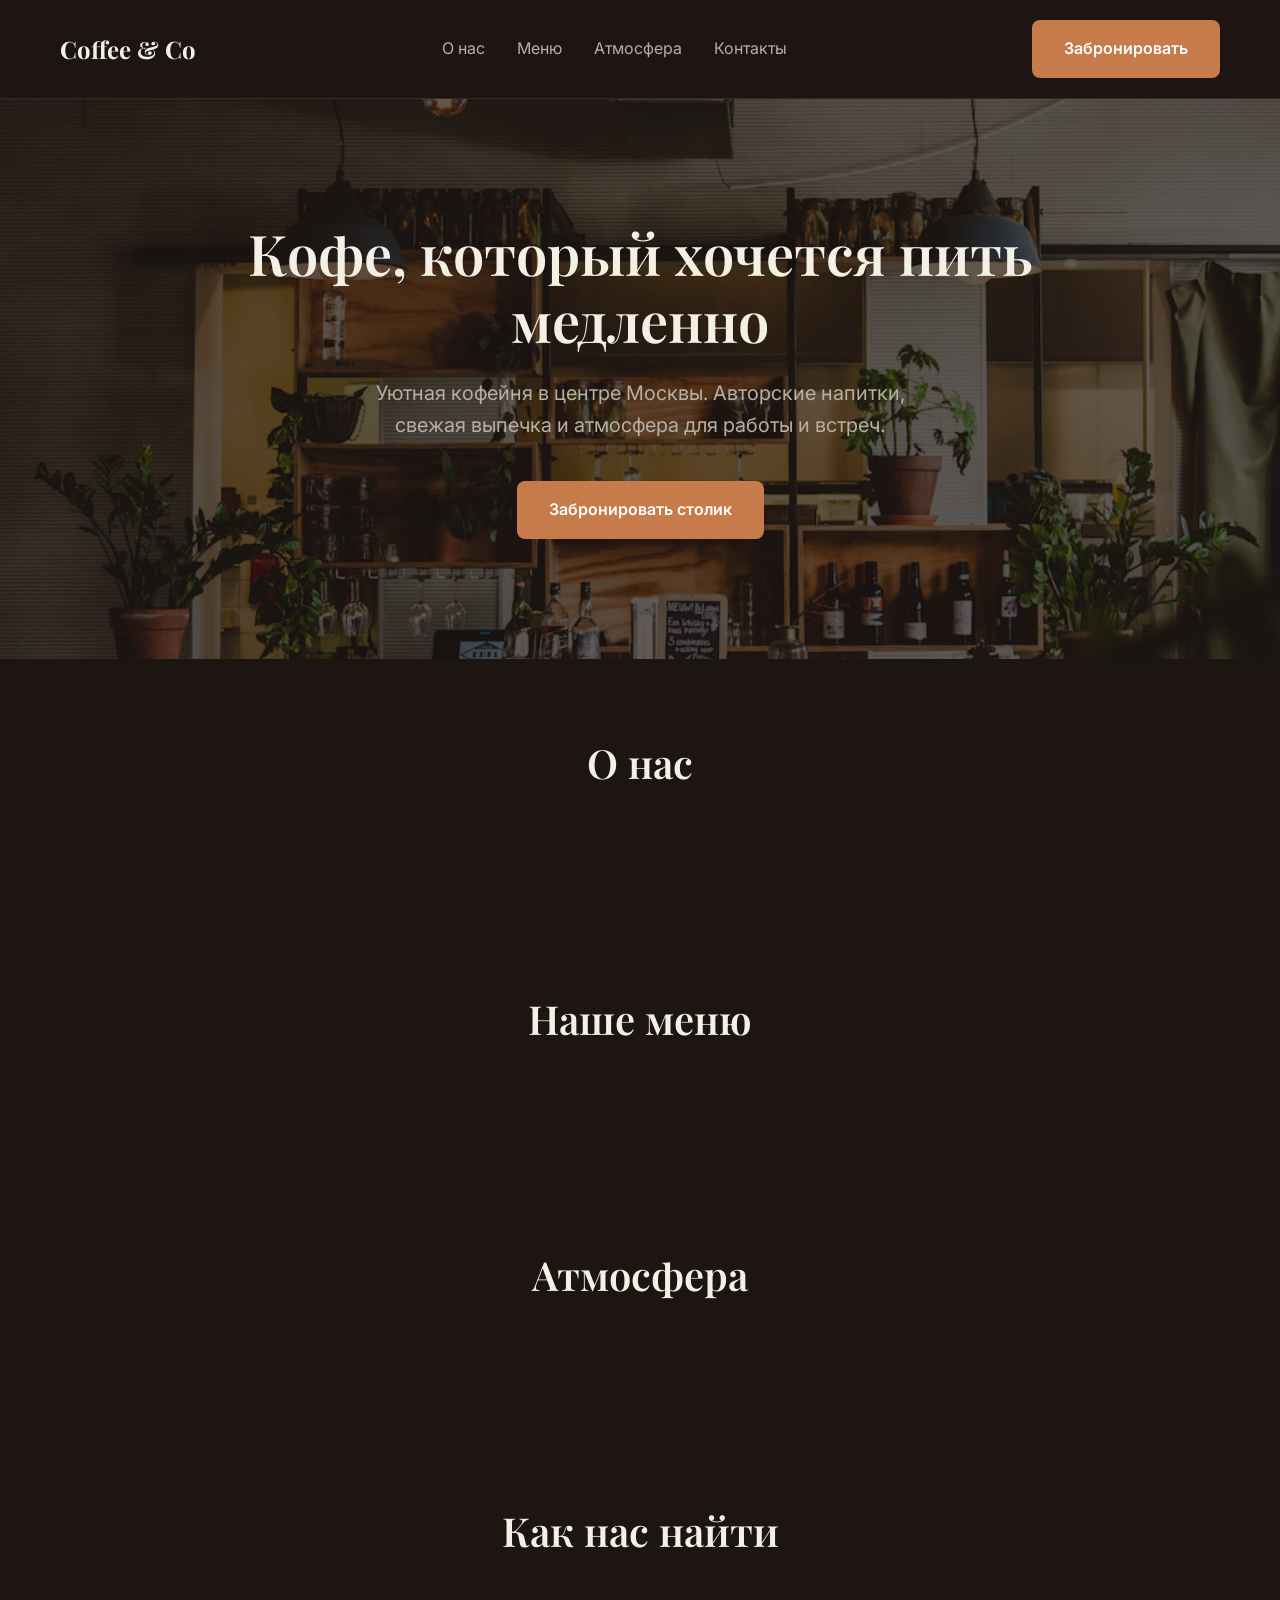
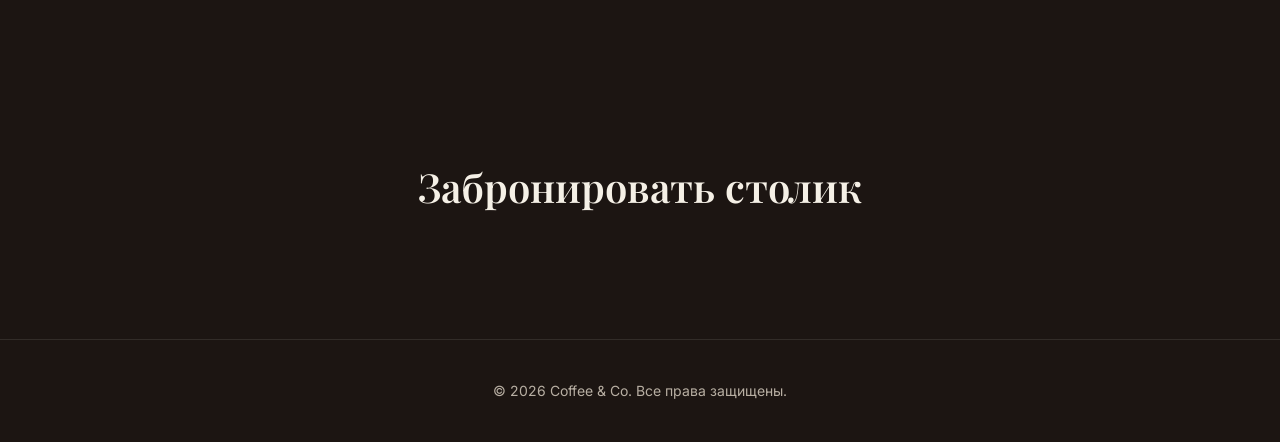
==== index.html @ 8a462185 "Добавлен HTML-каркас и Hero-секция с фоновым фото" ====
<!DOCTYPE html>
<html lang="ru">
<head>
    <meta charset="UTF-8">
    <meta name="viewport" content="width=device-width, initial-scale=1.0">
    <title>Coffee & Co — уютная кофейня в центре Москвы</title>
    <meta name="description" content="Кофейня Coffee & Co — авторские напитки, свежая выпечка и атмосфера для работы и встреч. Забронируйте столик.">

    <!-- Шрифты -->
    <link rel="preconnect" href="https://fonts.googleapis.com">
    <link rel="preconnect" href="https://fonts.gstatic.com" crossorigin>
    <link href="https://fonts.googleapis.com/css2?family=Inter:wght@400;500;600&family=Playfair+Display:wght@500;600;700&display=swap" rel="stylesheet">

    <!-- CSS -->
    <link rel="stylesheet" href="css/style.css">
</head>
<body>

    <!-- ШАПКА -->
    <header class="header">
        <div class="container header__container">
            <a href="#" class="header__logo">Coffee & Co</a>
            <nav class="header__nav">
                <a href="#about" class="header__link">О нас</a>
                <a href="#menu" class="header__link">Меню</a>
                <a href="#gallery" class="header__link">Атмосфера</a>
                <a href="#contacts" class="header__link">Контакты</a>
            </nav>
            <a href="#booking" class="btn btn--primary">Забронировать</a>
        </div>
    </header>

    <!-- ОСНОВНОЙ КОНТЕНТ -->
    <main class="main">
        
        <!-- Hero-секция -->
        <section class="hero" id="home">
            <div class="container">
                <h1 class="hero__title">Кофе, который хочется пить медленно</h1>
                <p class="hero__subtitle">Уютная кофейня в центре Москвы. Авторские напитки, свежая выпечка и атмосфера для работы и встреч.</p>
                <a href="#booking" class="btn btn--primary">Забронировать столик</a>
            </div>
        </section>

        <!-- О нас -->
        <section class="about" id="about">
            <div class="container">
                <h2 class="section-title">О нас</h2>
                <!-- Здесь будет текст -->
            </div>
        </section>

        <!-- Меню -->
        <section class="menu" id="menu">
            <div class="container">
                <h2 class="section-title">Наше меню</h2>
                <div class="menu__grid">
                    <!-- Здесь будут карточки -->
                </div>
            </div>
        </section>

        <!-- Атмосфера / Галерея -->
        <section class="gallery" id="gallery">
            <div class="container">
                <h2 class="section-title">Атмосфера</h2>
                <div class="gallery__grid">
                    <!-- Здесь будут фото -->
                </div>
            </div>
        </section>

        <!-- Контакты -->
        <section class="contacts" id="contacts">
            <div class="container">
                <h2 class="section-title">Как нас найти</h2>
                <!-- Здесь будет карта и адрес -->
            </div>
        </section>

        <!-- Форма бронирования -->
        <section class="booking" id="booking">
            <div class="container">
                <h2 class="section-title">Забронировать столик</h2>
                <!-- Здесь будет форма -->
            </div>
        </section>

    </main>

    <!-- ПОДВАЛ -->
    <footer class="footer">
        <div class="container">
            <p>&copy; 2026 Coffee & Co. Все права защищены.</p>
        </div>
    </footer>

    <!-- JS -->
    <script src="js/script.js"></script>
</body>
</html>
---- css/style.css ----
/* ============================================
   CSS RESET
   ============================================ */
*,
*::before,
*::after {
    box-sizing: border-box;
    margin: 0;
    padding: 0;
}

/* ============================================
   ПЕРЕМЕННЫЕ (ТЁМНАЯ ТЕМА)
   ============================================ */
:root {
    --color-bg: #1C1512;          /* тёмный кофейный */
    --color-bg-card: #2A211C;     /* карточки чуть светлее */
    --color-text-primary: #F5F0E6; /* светлый кремовый */
    --color-text-secondary: #B8AFA3; /* приглушённый серо-бежевый */
    --color-brand: #C87B4A;       /* медный/терракотовый акцент */
    --color-brand-hover: #A86236; /* темнее при наведении */

    --font-heading: 'Playfair Display', serif;
    --font-body: 'Inter', sans-serif;

    --container-width: 1200px;
    --transition: 0.3s ease;
}

/* ============================================
   БАЗОВЫЕ СТИЛИ
   ============================================ */
body {
    font-family: var(--font-body);
    background-color: var(--color-bg);
    color: var(--color-text-primary);
    line-height: 1.6;
    -webkit-font-smoothing: antialiased;
}

h1, h2, h3, h4 {
    font-family: var(--font-heading);
    font-weight: 600;
    line-height: 1.2;
    color: var(--color-text-primary);
}

a {
    text-decoration: none;
    color: inherit;
    transition: color var(--transition);
}

img {
    max-width: 100%;
    display: block;
}

.container {
    max-width: var(--container-width);
    margin: 0 auto;
    padding: 0 20px;
}

/* ============================================
   КНОПКИ
   ============================================ */
.btn {
    display: inline-block;
    padding: 16px 32px;
    font-family: var(--font-body);
    font-size: 16px;
    font-weight: 600;
    text-align: center;
    border: none;
    border-radius: 8px;
    cursor: pointer;
    transition: background-color var(--transition), transform 0.1s ease;
}

.btn--primary {
    background-color: var(--color-brand);
    color: #FFFFFF;
}

.btn--primary:hover {
    background-color: var(--color-brand-hover);
}

.btn--primary:active {
    transform: scale(0.98);
}

/* ============================================
   ШАПКА
   ============================================ */
.header {
    padding: 20px 0;
    border-bottom: 1px solid rgba(245, 240, 230, 0.1);
}

.header__container {
    display: flex;
    justify-content: space-between;
    align-items: center;
}

.header__logo {
    font-family: var(--font-heading);
    font-size: 24px;
    font-weight: 700;
    color: var(--color-text-primary);
}

.header__nav {
    display: flex;
    gap: 32px;
}

.header__link {
    font-size: 16px;
    color: var(--color-text-secondary);
}

.header__link:hover {
    color: var(--color-brand);
}

/* ============================================
   СЕКЦИИ (ОБЩИЕ)
   ============================================ */
section {
    padding: 80px 0;
}

.section-title {
    font-size: 40px;
    text-align: center;
    margin-bottom: 48px;
}

/* ============================================
   HERO-СЕКЦИЯ
   ============================================ */
.hero {
    padding: 120px 0;
    text-align: center;
    background: linear-gradient(rgba(28, 21, 18, 0.7), rgba(28, 21, 18, 0.7)), url('../images/hero-bg.jpg') center/cover no-repeat;
}

.hero__title {
    font-size: 56px;
    margin-bottom: 24px;
    max-width: 800px;
    margin-left: auto;
    margin-right: auto;
}

.hero__subtitle {
    font-size: 20px;
    color: var(--color-text-secondary);
    margin-bottom: 40px;
    max-width: 600px;
    margin-left: auto;
    margin-right: auto;
}

/* ============================================
   ПОДВАЛ
   ============================================ */
.footer {
    padding: 40px 0;
    text-align: center;
    border-top: 1px solid rgba(245, 240, 230, 0.1);
    color: var(--color-text-secondary);
    font-size: 14px;
}
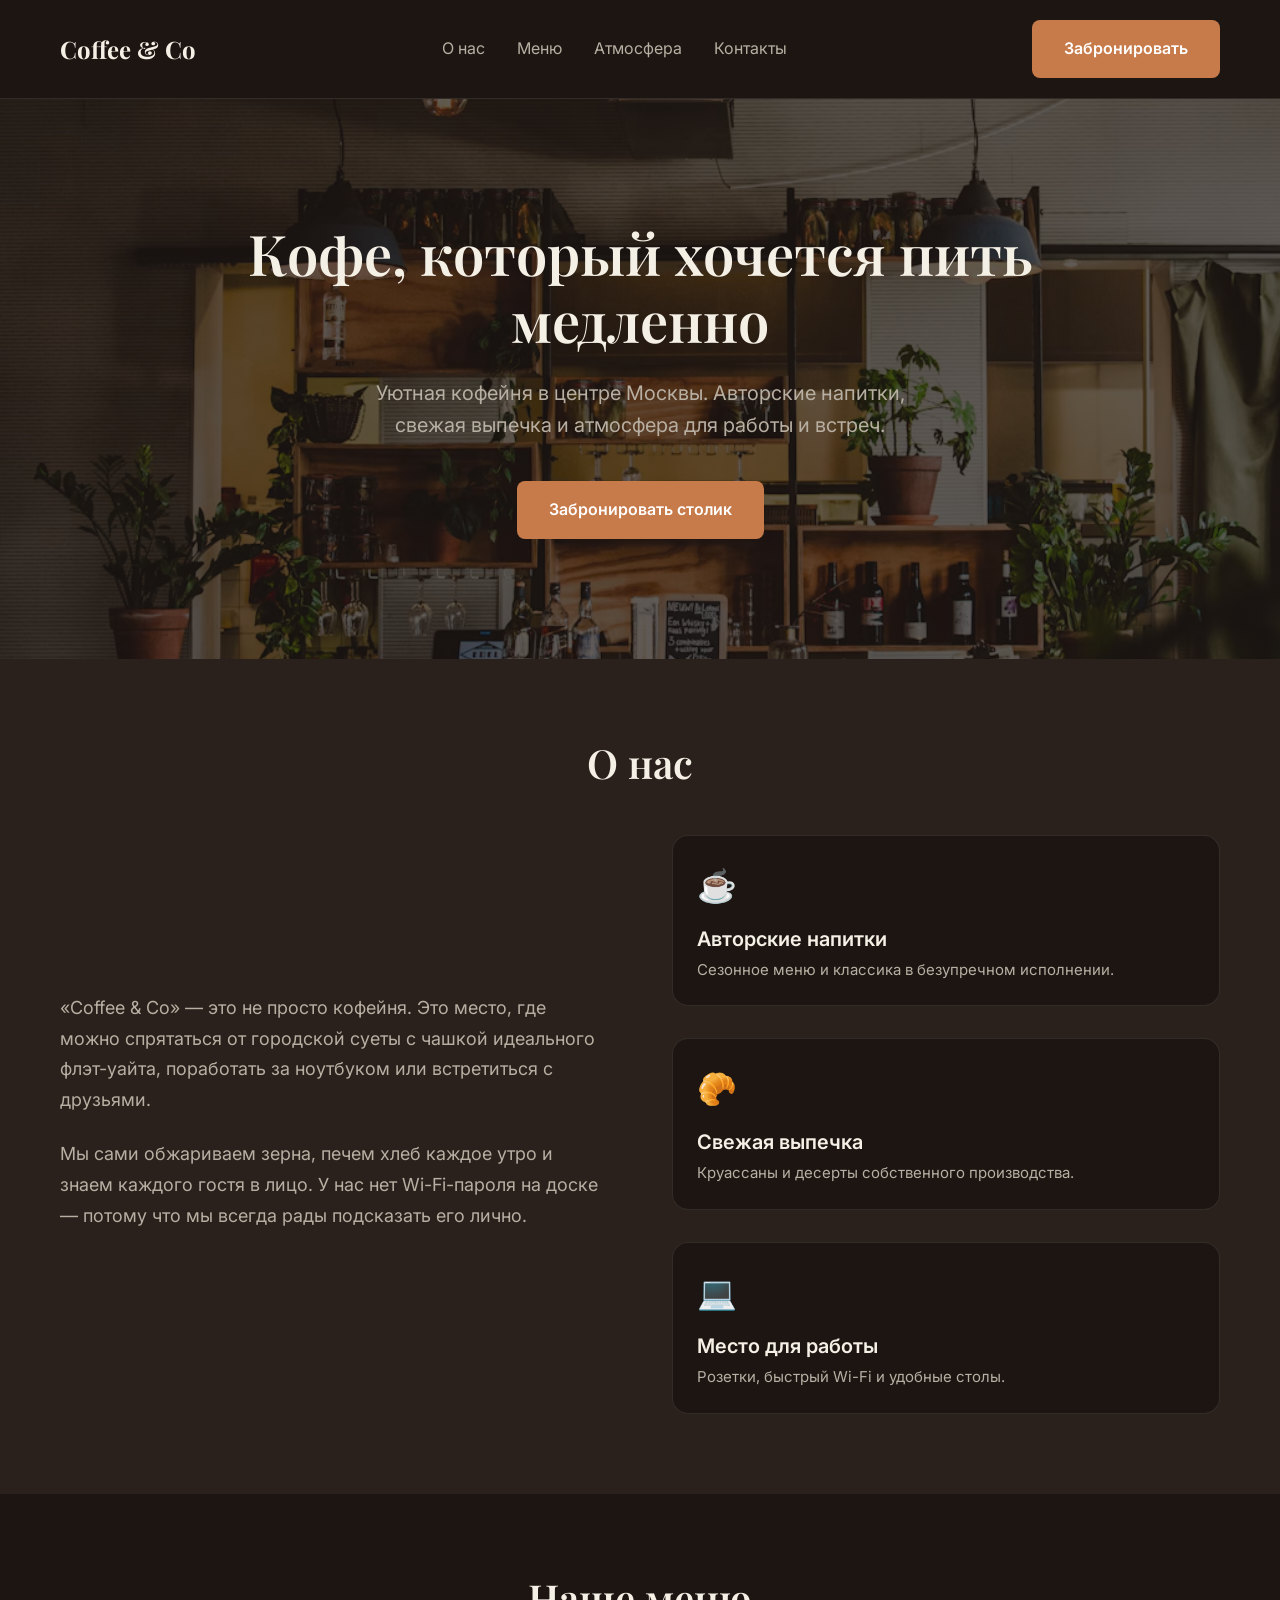
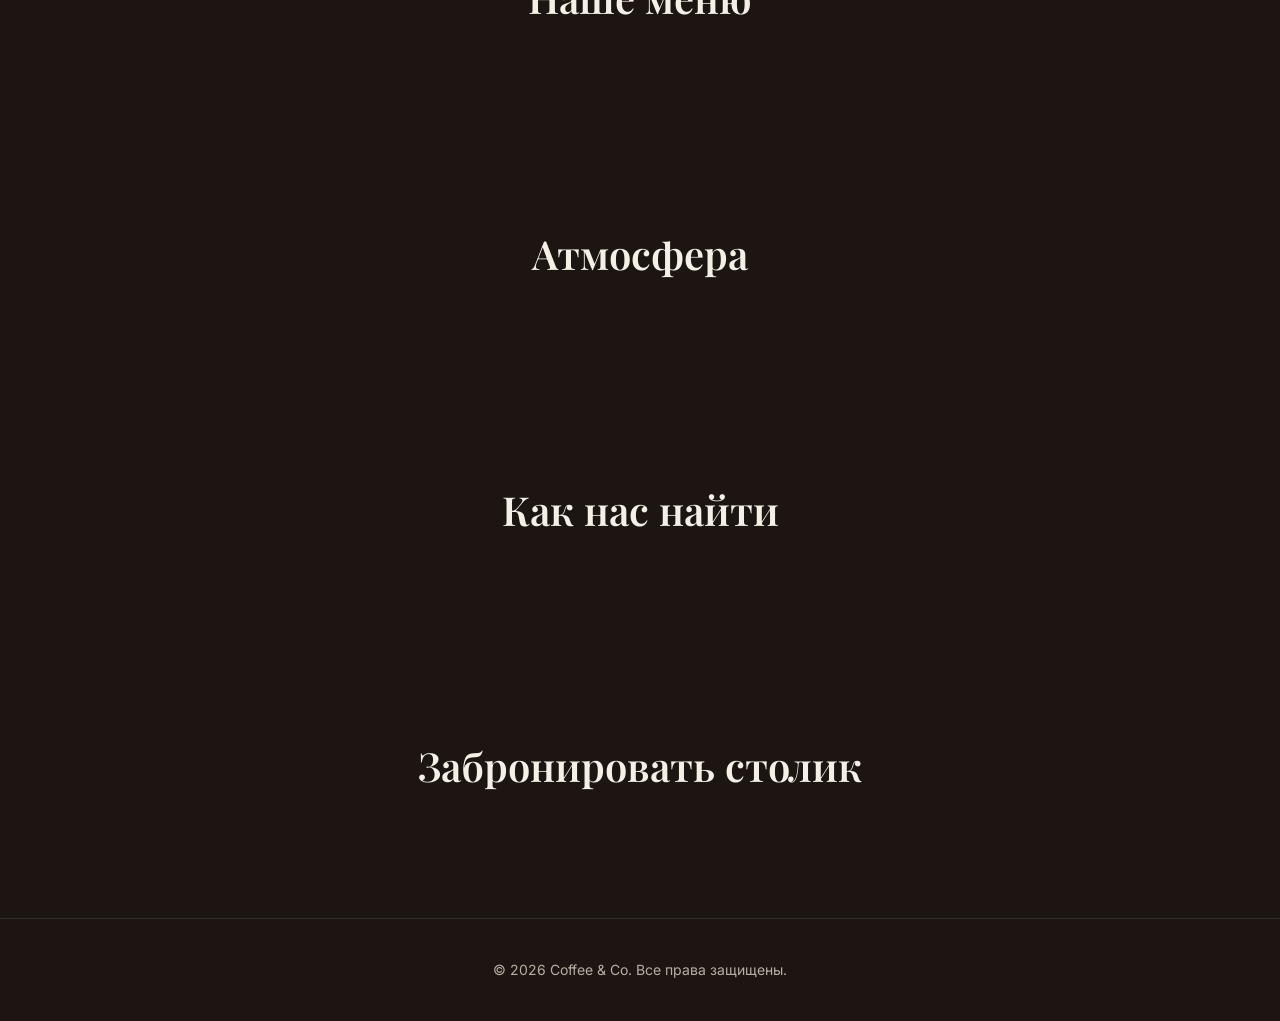
==== commit 3c2551a8: "Добавлена секция О нас с карточками преимуществ" ====
--- a/index.html
+++ b/index.html
@@ -46,7 +46,29 @@
         <section class="about" id="about">
             <div class="container">
                 <h2 class="section-title">О нас</h2>
-                <!-- Здесь будет текст -->
+                <div class="about__content">
+    <div class="about__text">
+        <p>«Coffee & Co» — это не просто кофейня. Это место, где можно спрятаться от городской суеты с чашкой идеального флэт-уайта, поработать за ноутбуком или встретиться с друзьями.</p>
+        <p>Мы сами обжариваем зерна, печем хлеб каждое утро и знаем каждого гостя в лицо. У нас нет Wi-Fi-пароля на доске — потому что мы всегда рады подсказать его лично.</p>
+    </div>
+    <div class="about__features">
+        <div class="feature">
+            <span class="feature__icon">☕</span>
+            <h3 class="feature__title">Авторские напитки</h3>
+            <p class="feature__desc">Сезонное меню и классика в безупречном исполнении.</p>
+        </div>
+        <div class="feature">
+            <span class="feature__icon">🥐</span>
+            <h3 class="feature__title">Свежая выпечка</h3>
+            <p class="feature__desc">Круассаны и десерты собственного производства.</p>
+        </div>
+        <div class="feature">
+            <span class="feature__icon">💻</span>
+            <h3 class="feature__title">Место для работы</h3>
+            <p class="feature__desc">Розетки, быстрый Wi-Fi и удобные столы.</p>
+        </div>
+    </div>
+</div>
             </div>
         </section>
 
--- a/css/style.css
+++ b/css/style.css
@@ -174,4 +174,66 @@
     border-top: 1px solid rgba(245, 240, 230, 0.1);
     color: var(--color-text-secondary);
     font-size: 14px;
+}
+/* ============================================
+   СЕКЦИЯ О НАС (ABOUT)
+   ============================================ */
+.about {
+    background-color: var(--color-bg-card); /* Чуть светлее фона, для контраста */
+}
+
+.about__content {
+    display: grid;
+    grid-template-columns: 1fr 1fr;
+    gap: 64px;
+    align-items: center;
+}
+
+.about__text p {
+    font-size: 18px;
+    color: var(--color-text-secondary);
+    margin-bottom: 24px;
+    line-height: 1.7;
+}
+
+.about__features {
+    display: grid;
+    grid-template-columns: 1fr;
+    gap: 32px;
+}
+
+.feature {
+    display: flex;
+    flex-direction: column;
+    padding: 24px;
+    background-color: var(--color-bg); /* Тёмный фон для карточек */
+    border-radius: 16px;
+    border: 1px solid rgba(245, 240, 230, 0.1);
+}
+
+.feature__icon {
+    font-size: 32px;
+    margin-bottom: 16px;
+}
+
+.feature__title {
+    font-family: var(--font-body); /* Для карточек используем Inter, не Playfair */
+    font-size: 20px;
+    font-weight: 600;
+    margin-bottom: 8px;
+    color: var(--color-text-primary);
+}
+
+.feature__desc {
+    font-size: 15px;
+    color: var(--color-text-secondary);
+    line-height: 1.5;
+}
+
+/* Адаптивность */
+@media (max-width: 992px) {
+    .about__content {
+        grid-template-columns: 1fr; /* Одна колонка на планшетах */
+        gap: 40px;
+    }
 }
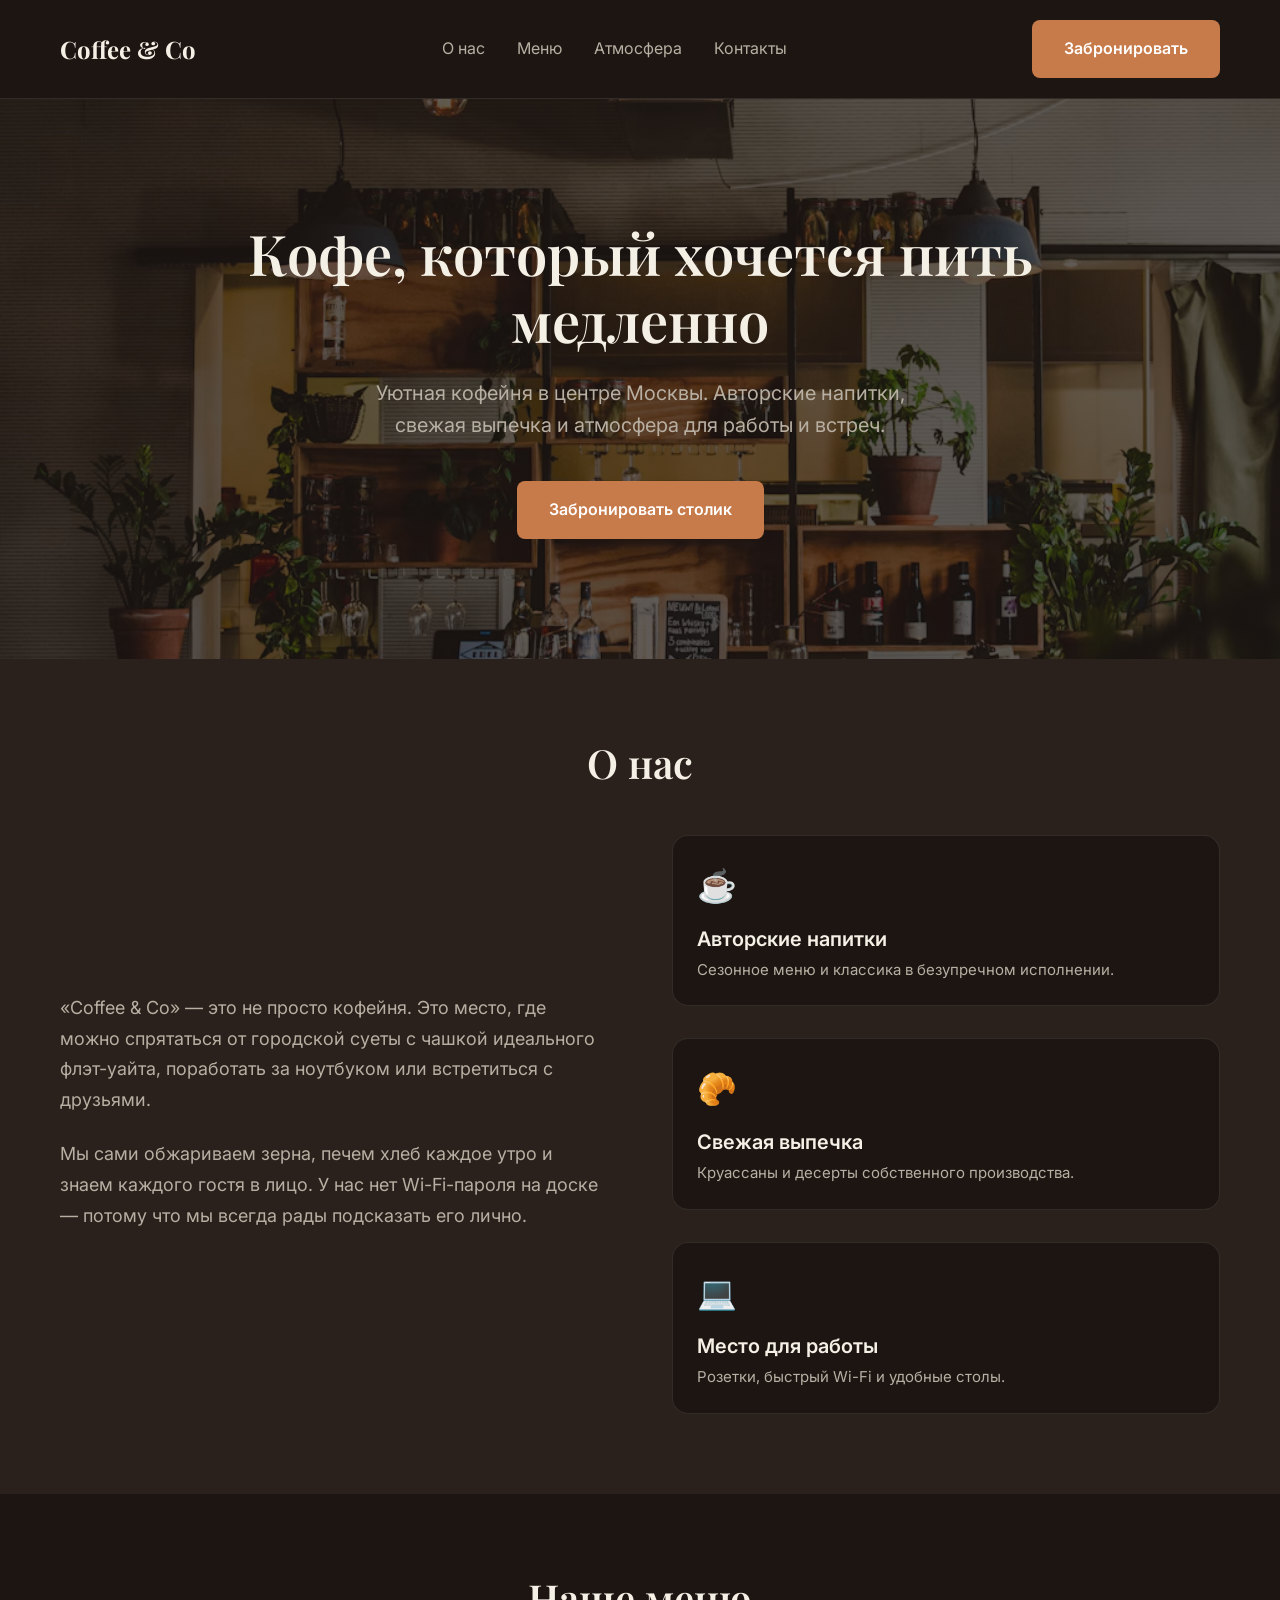
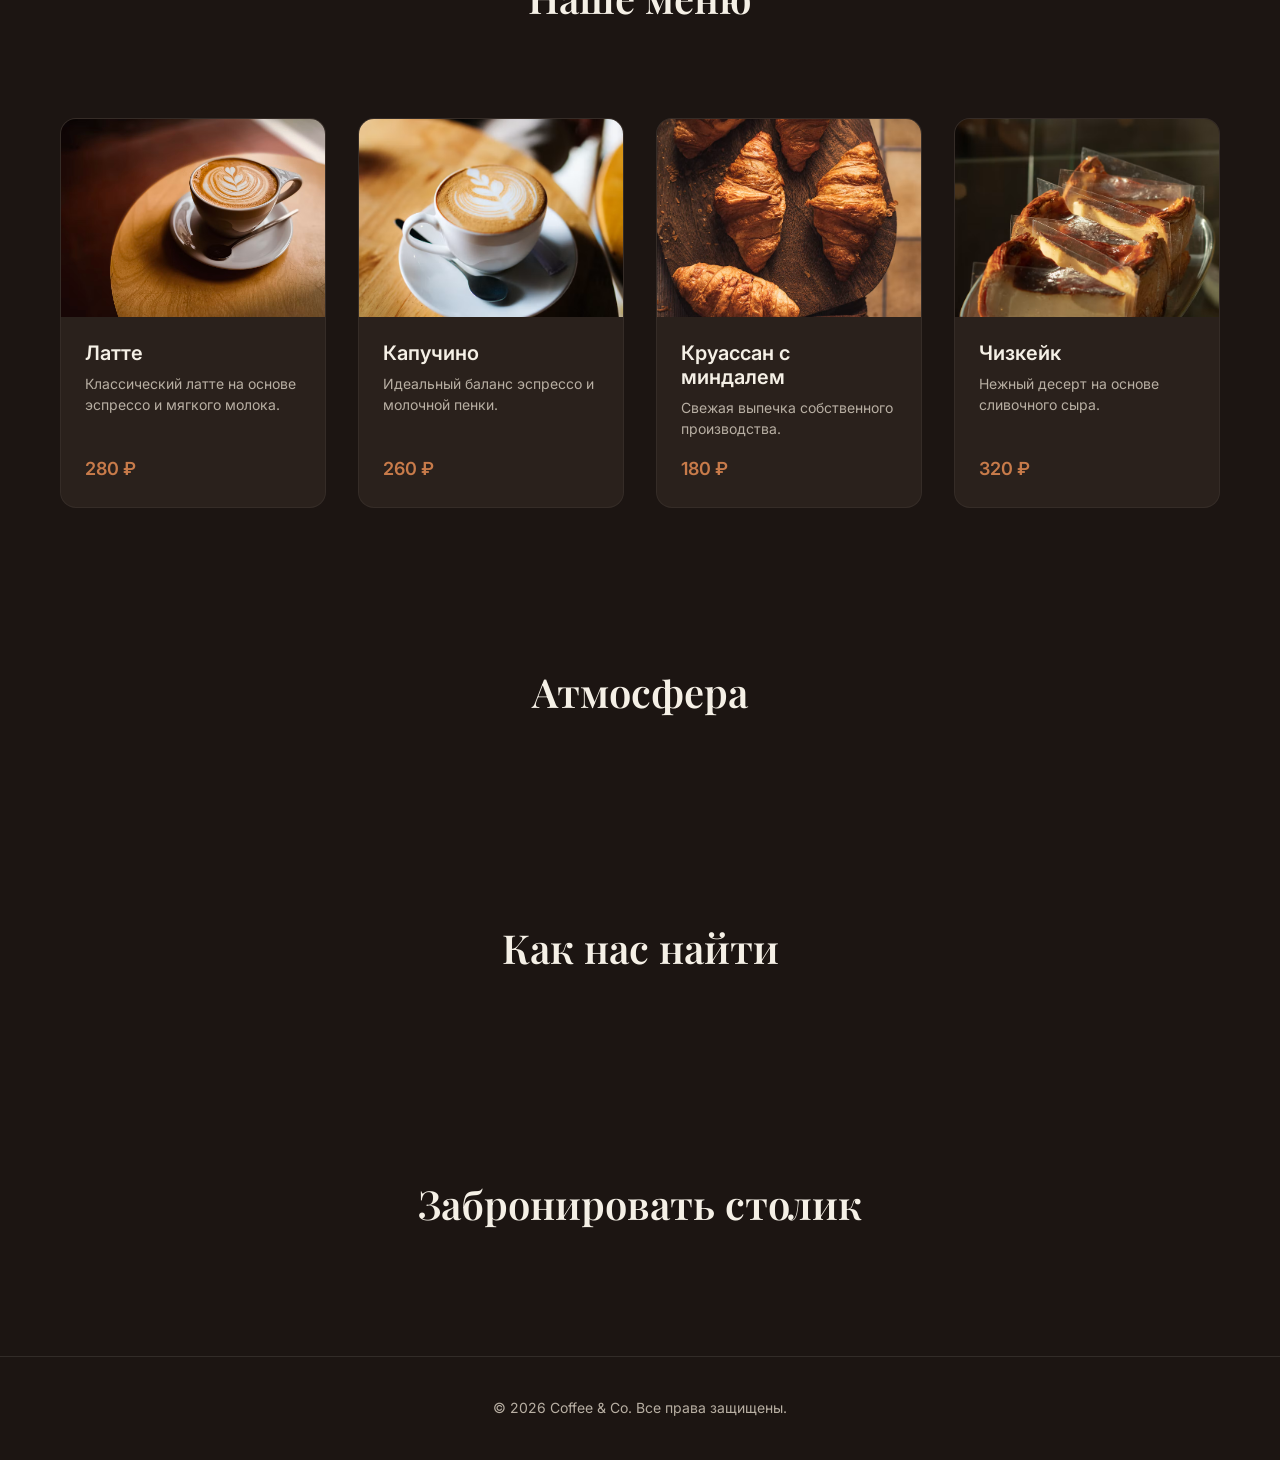
==== commit a1ec041a: "Добавлена секция Меню с карточками и фото" ====
--- a/index.html
+++ b/index.html
@@ -20,6 +20,11 @@
     <header class="header">
         <div class="container header__container">
             <a href="#" class="header__logo">Coffee & Co</a>
+            <button class="header__burger" aria-label="Открыть меню" aria-expanded="false">
+                <span></span>
+                <span></span>
+                <span></span>
+            </button>
             <nav class="header__nav">
                 <a href="#about" class="header__link">О нас</a>
                 <a href="#menu" class="header__link">Меню</a>
@@ -77,7 +82,47 @@
             <div class="container">
                 <h2 class="section-title">Наше меню</h2>
                 <div class="menu__grid">
-                    <!-- Здесь будут карточки -->
+                    <div class="menu__grid">
+    <!-- Карточка 1 -->
+    <div class="menu-card">
+        <div class="menu-card__image-wrapper">
+            <img src="images/menu-latte.jpg" alt="Латте" class="menu-card__image">
+        </div>
+        <h3 class="menu-card__title">Латте</h3>
+        <p class="menu-card__desc">Классический латте на основе эспрессо и мягкого молока.</p>
+        <span class="menu-card__price">280 ₽</span>
+    </div>
+
+    <!-- Карточка 2 -->
+    <div class="menu-card">
+        <div class="menu-card__image-wrapper">
+            <img src="images/menu-cappuccino.jpg" alt="Капучино" class="menu-card__image">
+        </div>
+        <h3 class="menu-card__title">Капучино</h3>
+        <p class="menu-card__desc">Идеальный баланс эспрессо и молочной пенки.</p>
+        <span class="menu-card__price">260 ₽</span>
+    </div>
+
+    <!-- Карточка 3 -->
+    <div class="menu-card">
+        <div class="menu-card__image-wrapper">
+            <img src="images/menu-croissant.jpg" alt="Круассан" class="menu-card__image">
+        </div>
+        <h3 class="menu-card__title">Круассан с миндалем</h3>
+        <p class="menu-card__desc">Свежая выпечка собственного производства.</p>
+        <span class="menu-card__price">180 ₽</span>
+    </div>
+
+    <!-- Карточка 4 -->
+    <div class="menu-card">
+        <div class="menu-card__image-wrapper">
+            <img src="images/menu-cheesecake.jpg" alt="Чизкейк" class="menu-card__image">
+        </div>
+        <h3 class="menu-card__title">Чизкейк</h3>
+        <p class="menu-card__desc">Нежный десерт на основе сливочного сыра.</p>
+        <span class="menu-card__price">320 ₽</span>
+    </div>
+</div>
                 </div>
             </div>
         </section>
--- a/css/style.css
+++ b/css/style.css
@@ -95,6 +95,7 @@
    ШАПКА
    ============================================ */
 .header {
+    position: relative;
     padding: 20px 0;
     border-bottom: 1px solid rgba(245, 240, 230, 0.1);
 }
@@ -124,6 +125,44 @@
 
 .header__link:hover {
     color: var(--color-brand);
+}
+
+.header__burger {
+    display: none;
+}
+
+.header__burger span {
+    width: 24px;
+    height: 2px;
+    background-color: var(--color-text-primary);
+}
+
+@media (max-width: 768px) {
+    .header__burger {
+        display: flex;
+        flex-direction: column;
+        gap: 5px;
+        background: none;
+        border: none;
+        cursor: pointer;
+    }
+
+    .header__nav {
+        display: none;
+    }
+
+    .header__nav.is-open {
+        display: flex;
+        flex-direction: column;
+        position: absolute;
+        top: 100%;
+        left: 0;
+        width: 100%;
+        background-color: var(--color-bg-card);
+        padding: 24px;
+        z-index: 100;
+        gap: 16px;
+    }
 }
 
 /* ============================================
@@ -231,9 +270,78 @@
 }
 
 /* Адаптивность */
-@media (max-width: 992px) {
+@media (max-width: 768px) {
     .about__content {
         grid-template-columns: 1fr; /* Одна колонка на планшетах */
         gap: 40px;
     }
+}
+/* ============================================
+   СЕКЦИЯ МЕНЮ (MENU)
+   ============================================ */
+.menu {
+    background-color: var(--color-bg); /* Тёмный фон, как у hero */
+}
+
+.menu__grid {
+    display: grid;
+    grid-template-columns: repeat(auto-fit, minmax(260px, 1fr));
+    gap: 32px;
+    margin-top: 48px;
+}
+
+.menu-card {
+    background-color: var(--color-bg-card);
+    border-radius: 16px;
+    overflow: hidden; /* Обрезаем края картинки по скруглению */
+    border: 1px solid rgba(245, 240, 230, 0.05);
+    transition: transform var(--transition), box-shadow var(--transition);
+    display: flex;
+    flex-direction: column;
+}
+
+.menu-card:hover {
+    transform: translateY(-6px);
+    box-shadow: 0 15px 30px rgba(0, 0, 0, 0.3);
+}
+
+.menu-card__image-wrapper {
+    width: 100%;
+    aspect-ratio: 4 / 3; /* Пропорции фото */
+    overflow: hidden;
+}
+
+.menu-card__image {
+    width: 100%;
+    height: 100%;
+    object-fit: cover;
+    transition: transform 0.5s ease;
+}
+
+.menu-card:hover .menu-card__image {
+    transform: scale(1.05);
+}
+
+.menu-card__title {
+    font-family: var(--font-body);
+    font-size: 20px;
+    font-weight: 600;
+    margin: 24px 24px 8px;
+    color: var(--color-text-primary);
+}
+
+.menu-card__desc {
+    font-size: 14px;
+    color: var(--color-text-secondary);
+    margin: 0 24px 16px;
+    line-height: 1.5;
+    flex-grow: 1; /* Прижимает цену к низу */
+}
+
+.menu-card__price {
+    display: block;
+    font-size: 18px;
+    font-weight: 600;
+    color: var(--color-brand); /* Медный акцент */
+    margin: 0 24px 24px;
 }
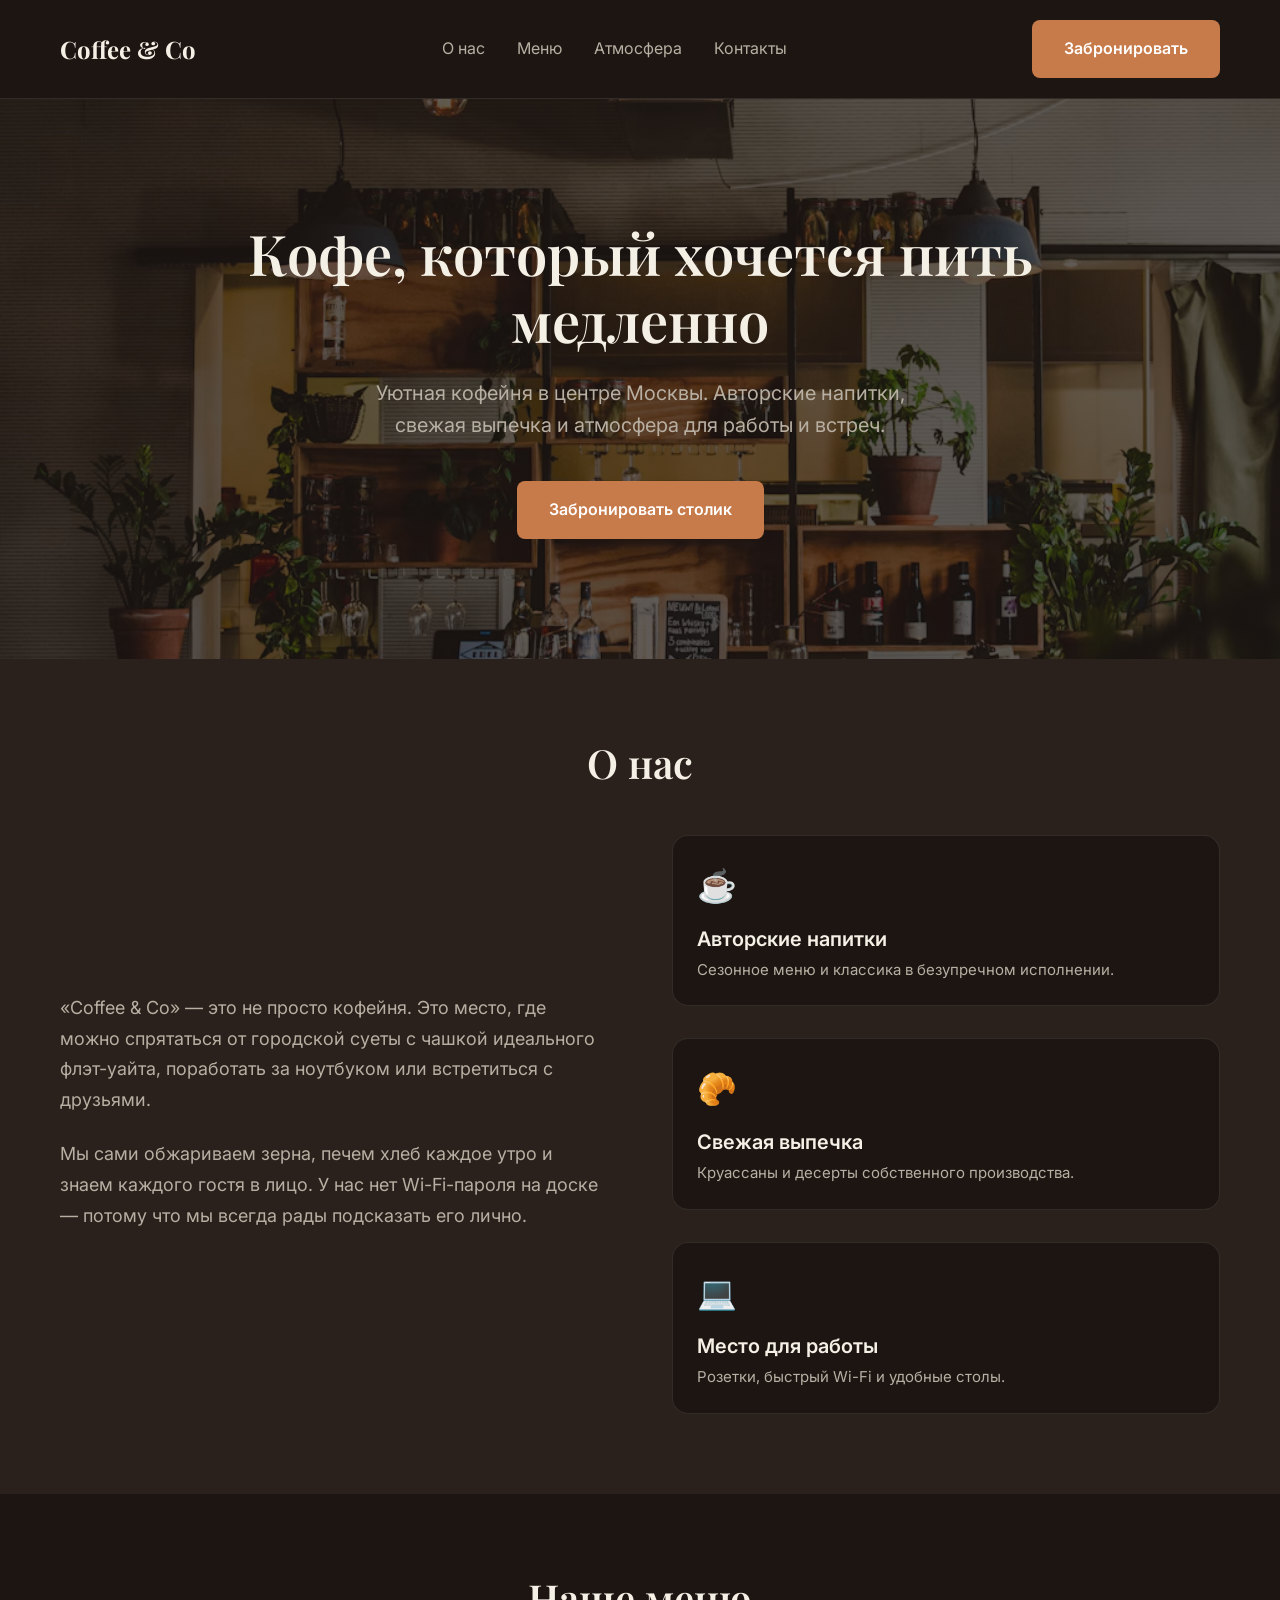
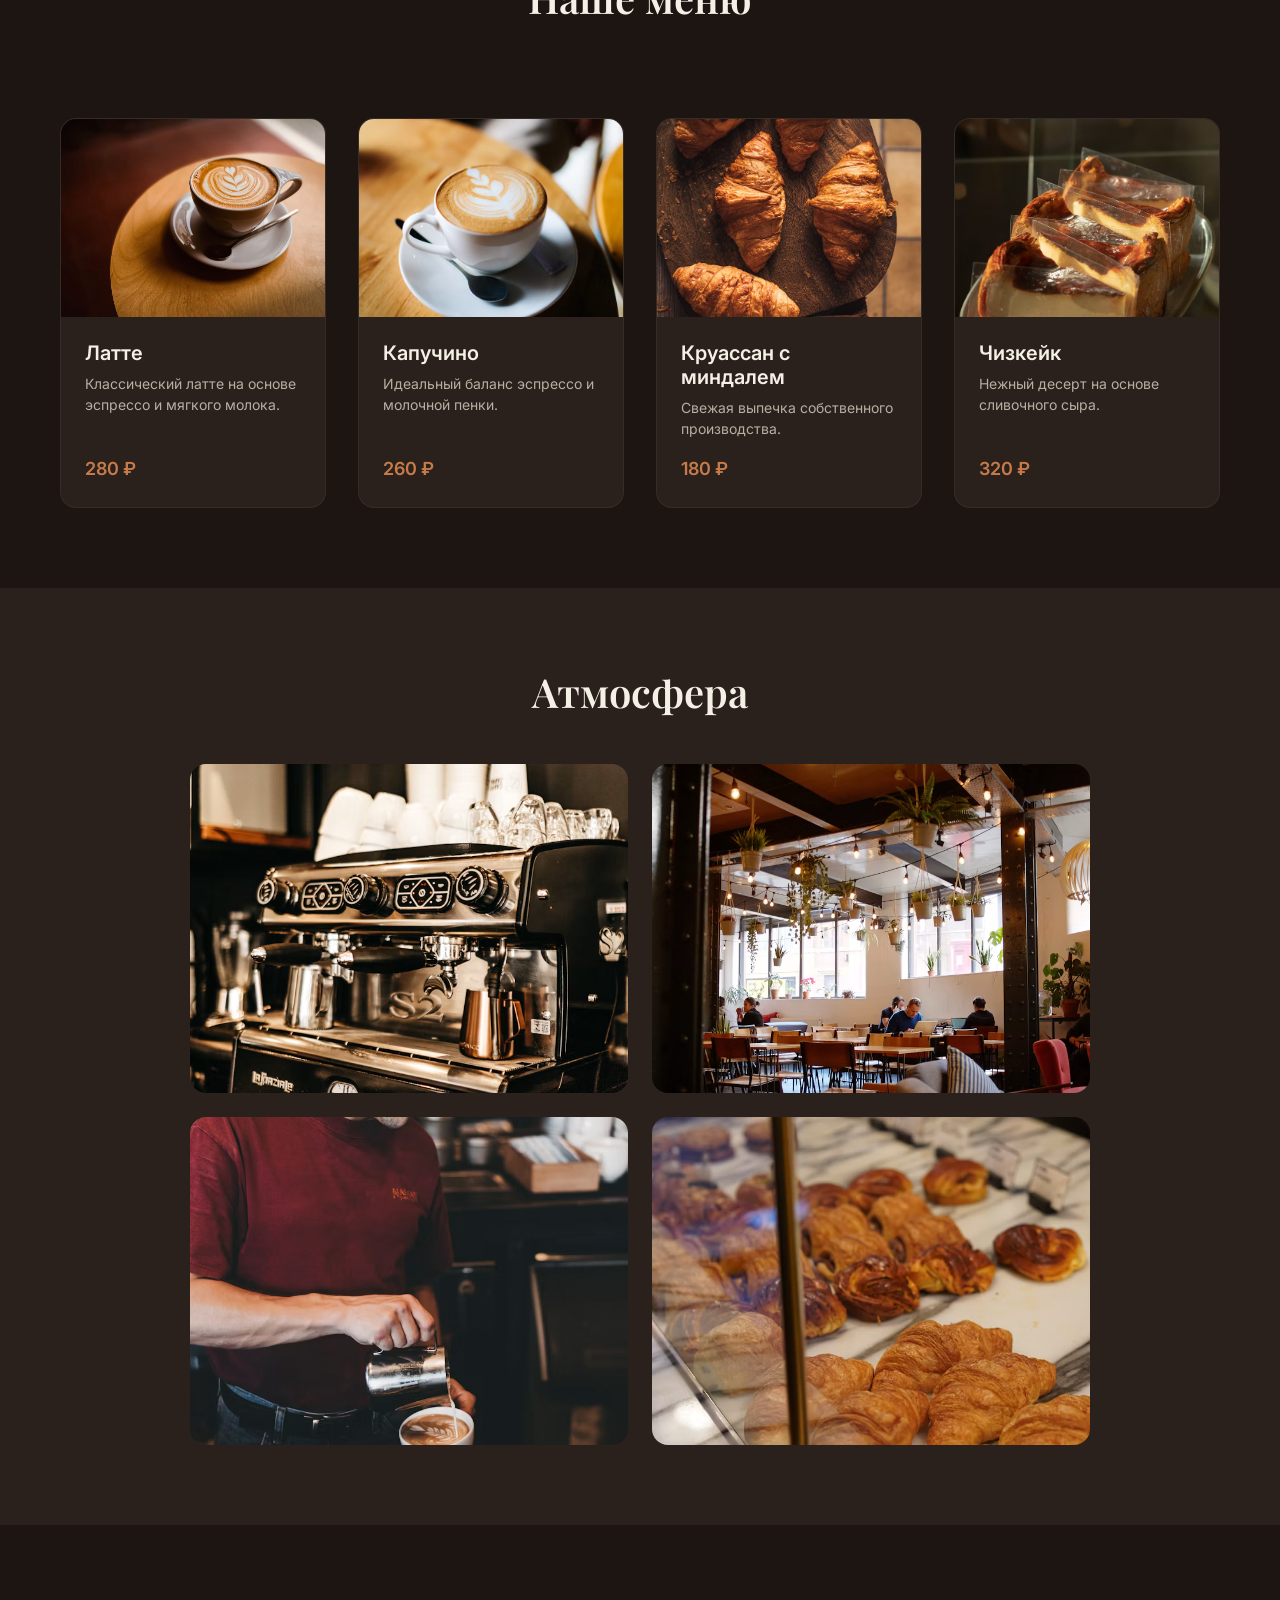
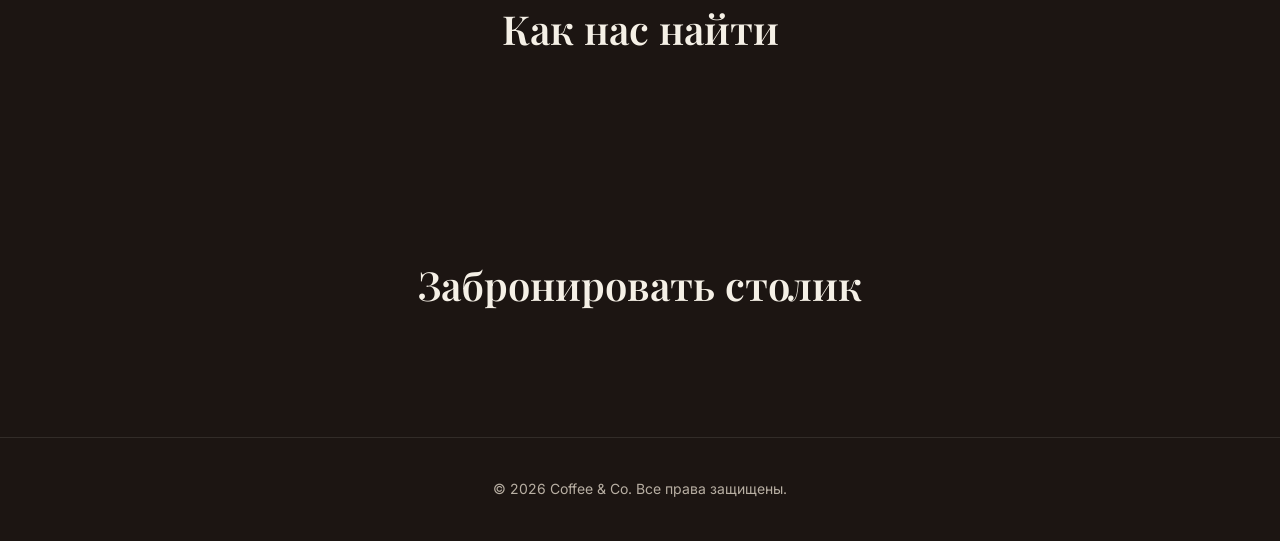
==== commit 1ea71761: "Исправлена верстка галереи (центрирование и размеры)" ====
--- a/index.html
+++ b/index.html
@@ -132,7 +132,18 @@
             <div class="container">
                 <h2 class="section-title">Атмосфера</h2>
                 <div class="gallery__grid">
-                    <!-- Здесь будут фото -->
+                    <div class="gallery__item">
+                        <img src="images/gallery-1.jpg" alt="Интерьер кофейни" class="gallery__img">
+                    </div>
+                    <div class="gallery__item">
+                        <img src="images/gallery-2.jpg" alt="Гости за столиком" class="gallery__img">
+                    </div>
+                    <div class="gallery__item">
+                        <img src="images/gallery-3.jpg" alt="Бариста за работой" class="gallery__img">
+                    </div>
+                    <div class="gallery__item">
+                        <img src="images/gallery-4.jpg" alt="Десерты и кофе" class="gallery__img">
+                    </div>
                 </div>
             </div>
         </section>
--- a/css/style.css
+++ b/css/style.css
@@ -344,4 +344,43 @@
     font-weight: 600;
     color: var(--color-brand); /* Медный акцент */
     margin: 0 24px 24px;
+}
+/* ============================================
+   СЕКЦИЯ ГАЛЕРЕЯ (GALLERY)
+   ============================================ */
+.gallery {
+    background-color: var(--color-bg-card); /* Чуть светлее фона */
+}
+
+.gallery__grid {
+    display: grid;
+    grid-template-columns: repeat(2, 1fr);
+    gap: 24px;
+    margin: 48px auto 0 auto; /* Верхний отступ 48px, остальные auto (центрирует) */
+    max-width: 900px;
+    width: 100%;
+}
+
+.gallery__item {
+    border-radius: 16px;
+    overflow: hidden;
+    aspect-ratio: 4 / 3; /* Фото чуть шире квадрата */
+}
+
+.gallery__img {
+    width: 100%;
+    height: 100%;
+    object-fit: cover;
+    transition: transform 0.5s ease;
+}
+
+.gallery__item:hover .gallery__img {
+    transform: scale(1.05); /* Легкий зум при наведении */
+}
+
+/* Адаптивность: на мобильных — одна колонка */
+@media (max-width: 768px) {
+    .gallery__grid {
+        grid-template-columns: 1fr;
+    }
 }
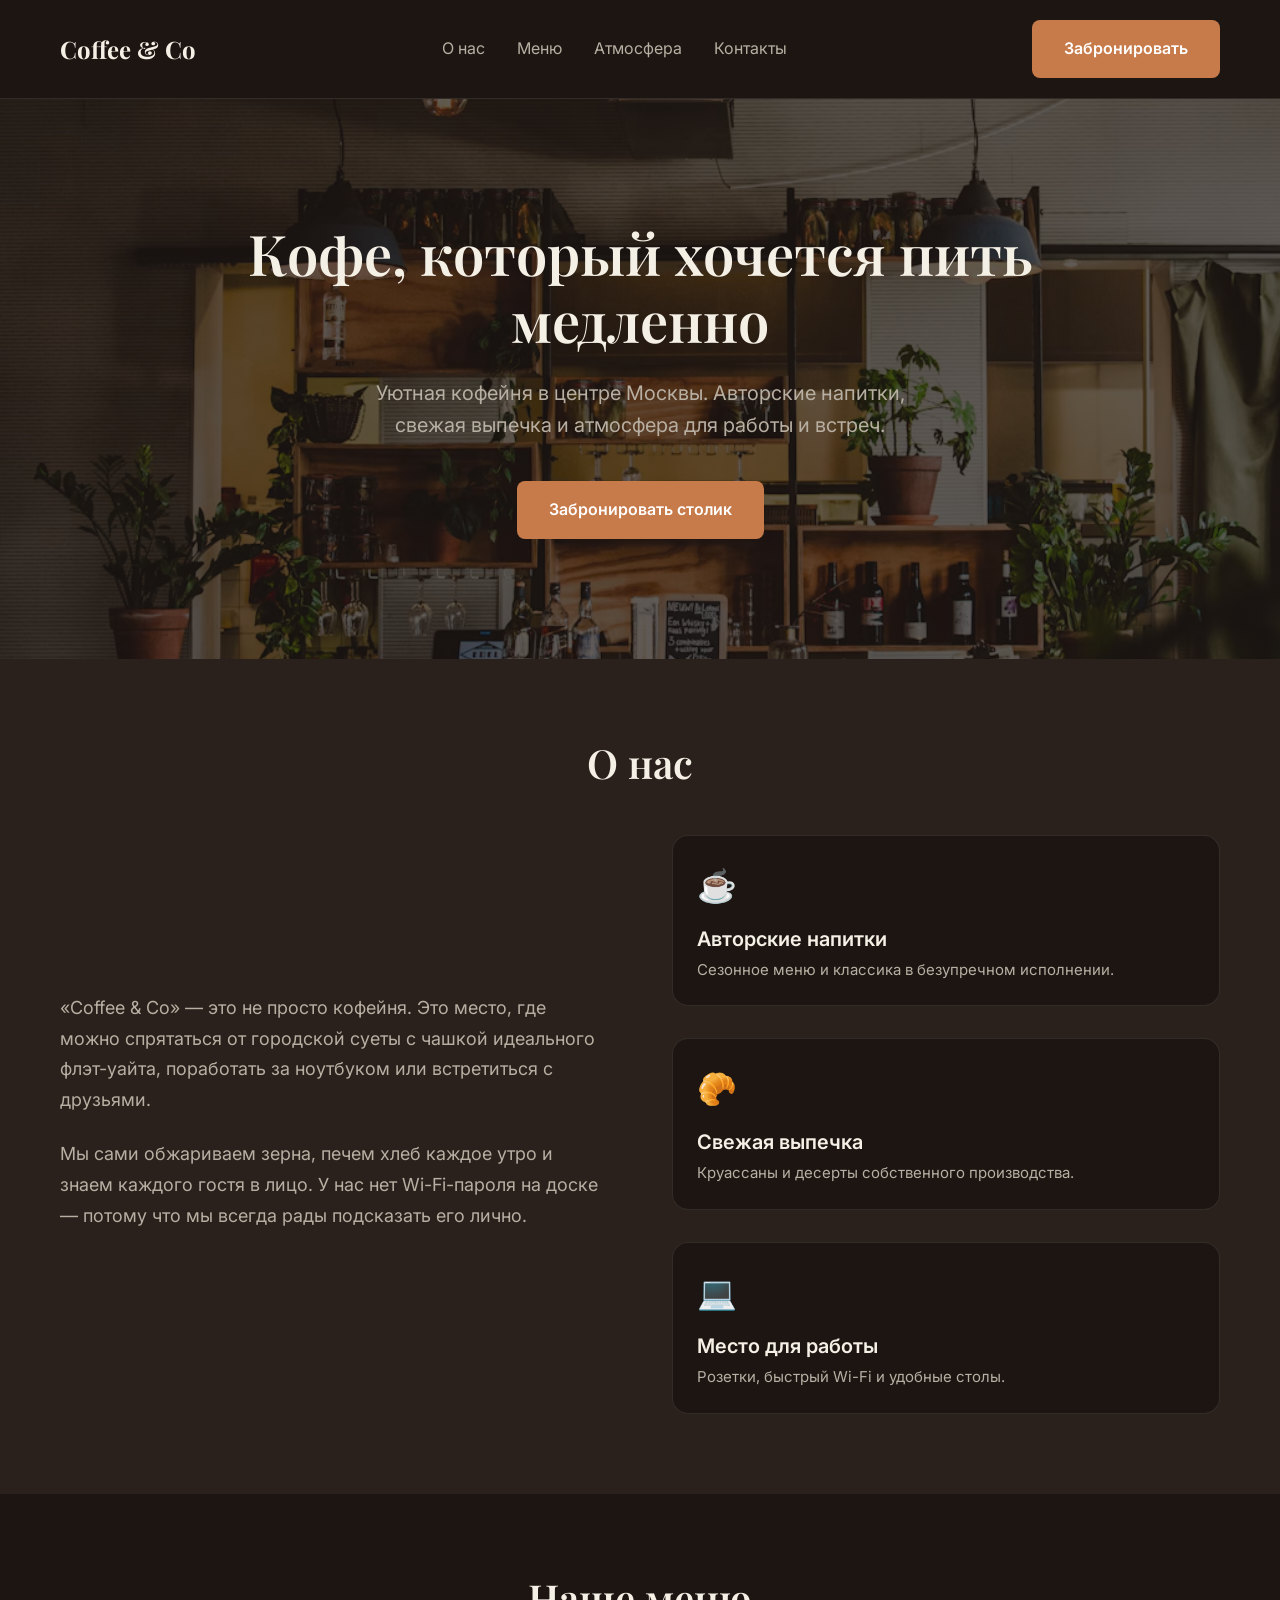
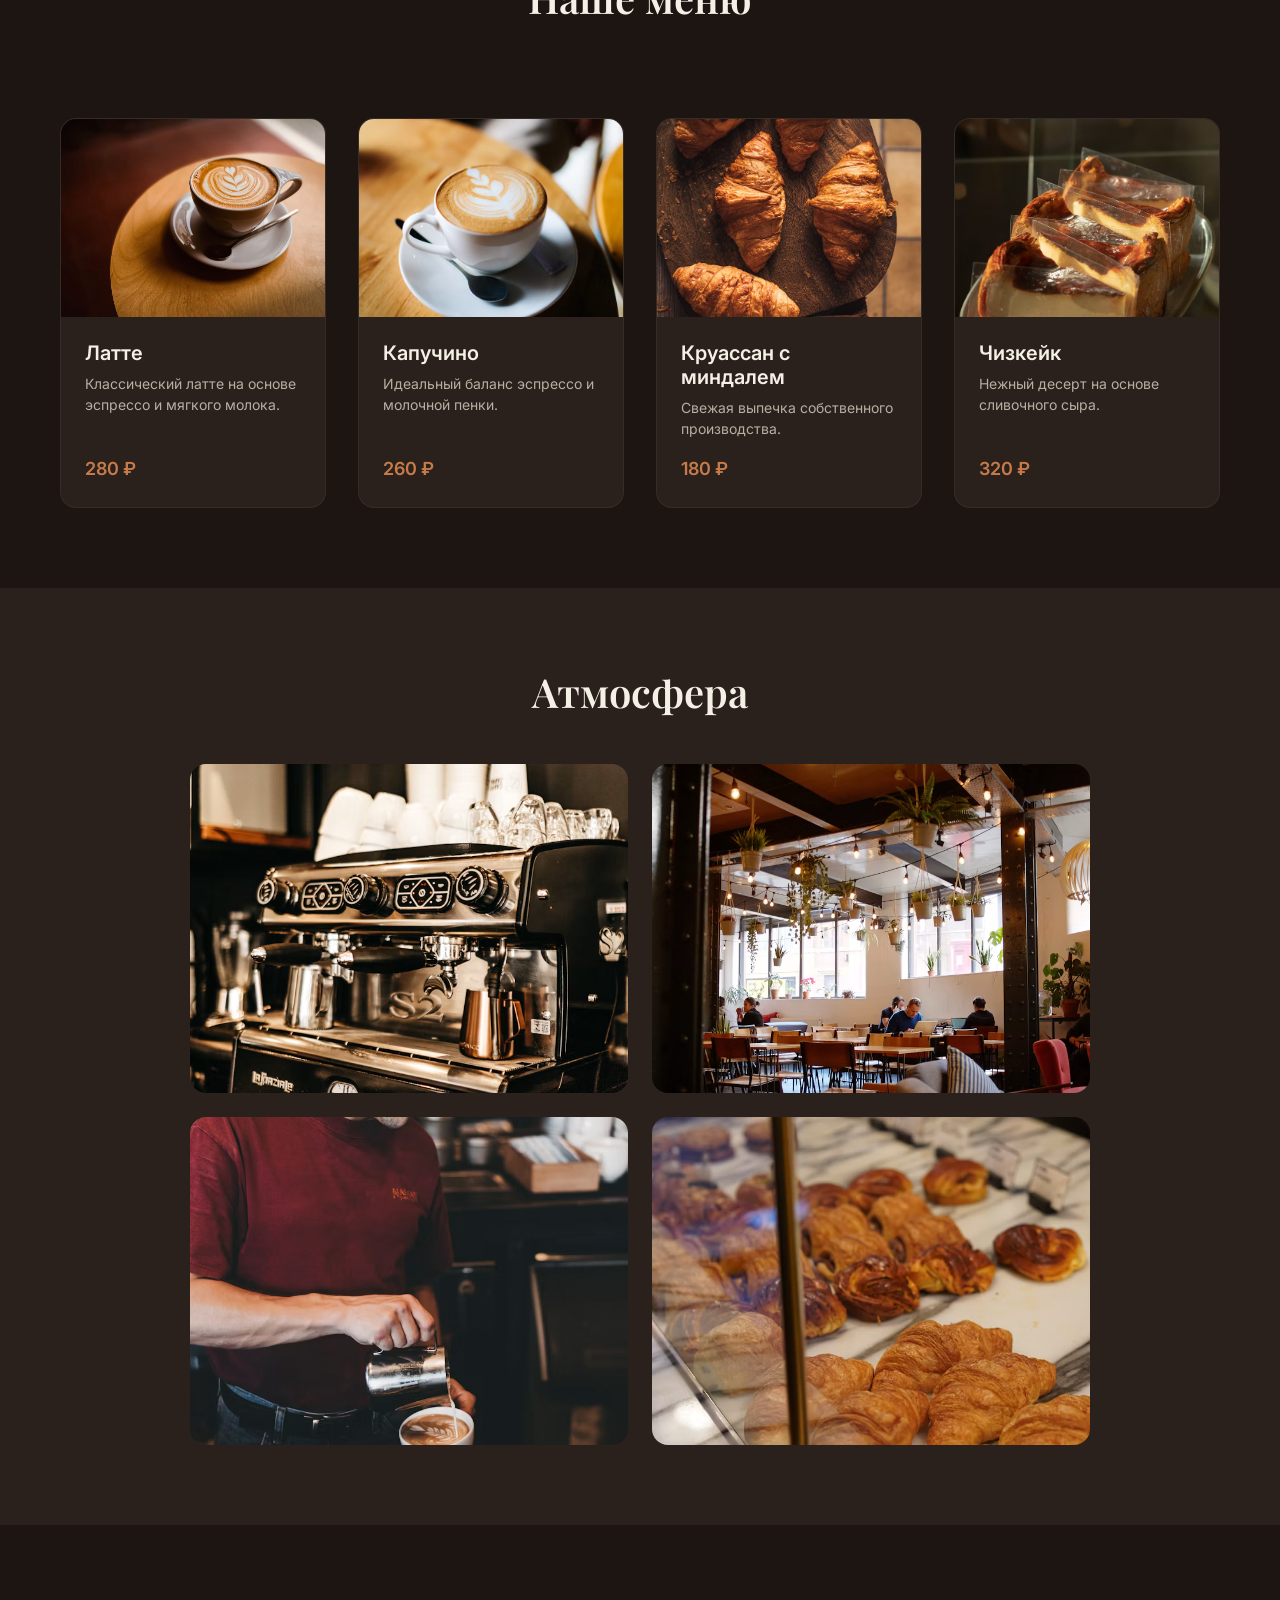
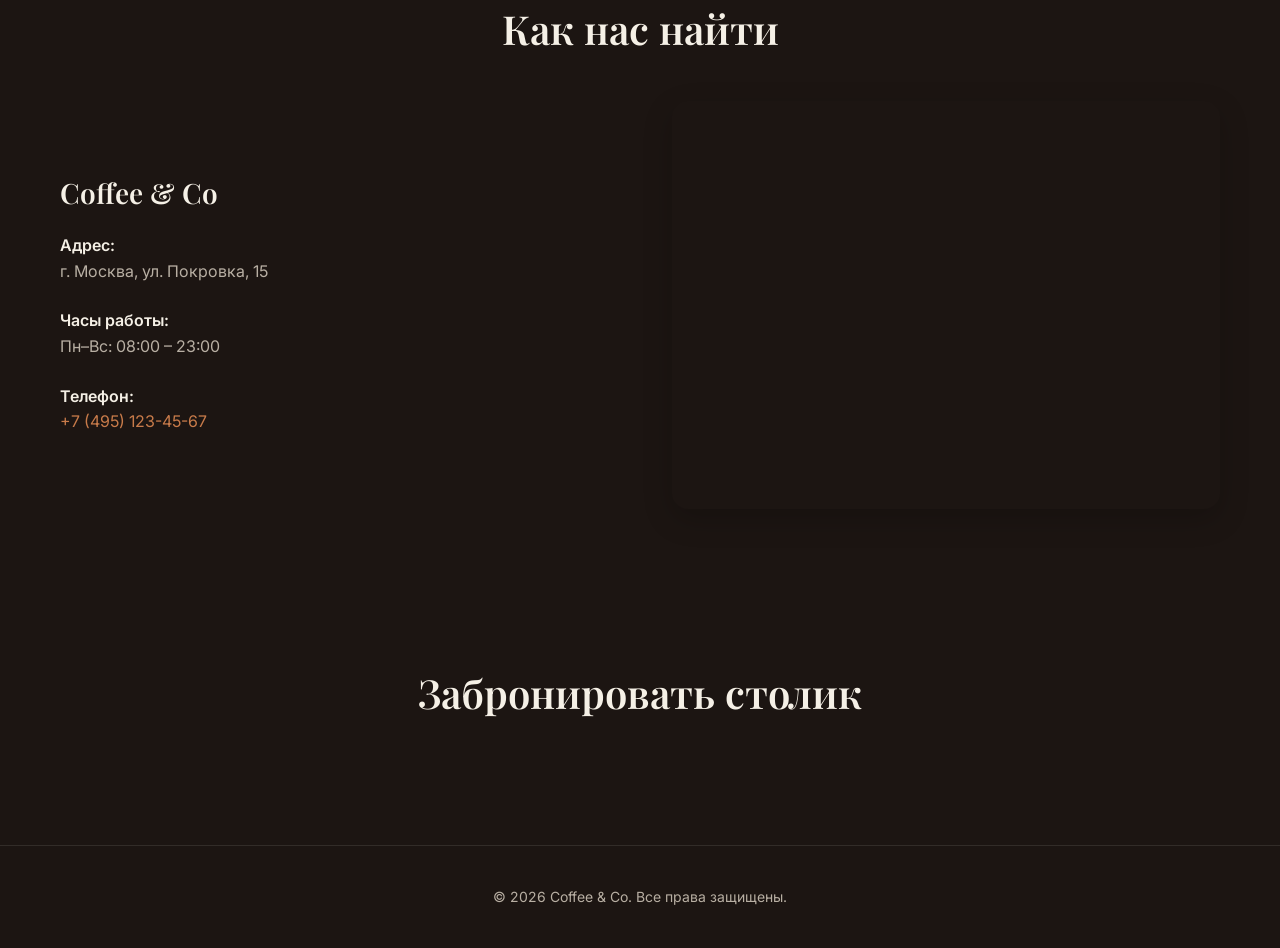
==== commit 44fcab7c: "Добавлены секции Галерея и Контакты с картой" ====
--- a/index.html
+++ b/index.html
@@ -152,7 +152,26 @@
         <section class="contacts" id="contacts">
             <div class="container">
                 <h2 class="section-title">Как нас найти</h2>
-                <!-- Здесь будет карта и адрес -->
+                <div class="contacts__content">
+    <div class="contacts__info">
+        <h3 class="contacts__title">Coffee & Co</h3>
+        <p class="contacts__text">
+            <strong>Адрес:</strong><br>
+            г. Москва, ул. Покровка, 15
+        </p>
+        <p class="contacts__text">
+            <strong>Часы работы:</strong><br>
+            Пн–Вс: 08:00 – 23:00
+        </p>
+        <p class="contacts__text">
+            <strong>Телефон:</strong><br>
+            <a href="tel:+74951234567" class="contacts__link">+7 (495) 123-45-67</a>
+        </p>
+    </div>
+    <div class="contacts__map">
+        <iframe src="https://yandex.ru/map-widget/v1/?um=constructor%3A1a2b3c4d5e6f7g8h9i0j&source=constructor" width="100%" height="400" frameborder="0"></iframe>
+    </div>
+</div>
             </div>
         </section>
 
--- a/css/style.css
+++ b/css/style.css
@@ -383,4 +383,63 @@
     .gallery__grid {
         grid-template-columns: 1fr;
     }
+}
+/* ============================================
+   СЕКЦИЯ КОНТАКТЫ (CONTACTS)
+   ============================================ */
+.contacts {
+    background-color: var(--color-bg);
+}
+
+.contacts__content {
+    display: grid;
+    grid-template-columns: 1fr 1fr;
+    gap: 64px;
+    align-items: center;
+    margin-top: 48px;
+}
+
+.contacts__info {
+    display: flex;
+    flex-direction: column;
+    gap: 24px;
+}
+
+.contacts__title {
+    font-family: var(--font-heading);
+    font-size: 28px;
+    color: var(--color-text-primary);
+}
+
+.contacts__text {
+    font-size: 16px;
+    color: var(--color-text-secondary);
+    line-height: 1.6;
+}
+
+.contacts__text strong {
+    color: var(--color-text-primary);
+    font-weight: 600;
+}
+
+.contacts__link {
+    color: var(--color-brand);
+}
+
+.contacts__link:hover {
+    color: var(--color-brand-hover);
+}
+
+.contacts__map {
+    border-radius: 16px;
+    overflow: hidden;
+    box-shadow: 0 10px 30px rgba(0, 0, 0, 0.2);
+}
+
+/* Адаптивность */
+@media (max-width: 992px) {
+    .contacts__content {
+        grid-template-columns: 1fr;
+        gap: 40px;
+    }
 }
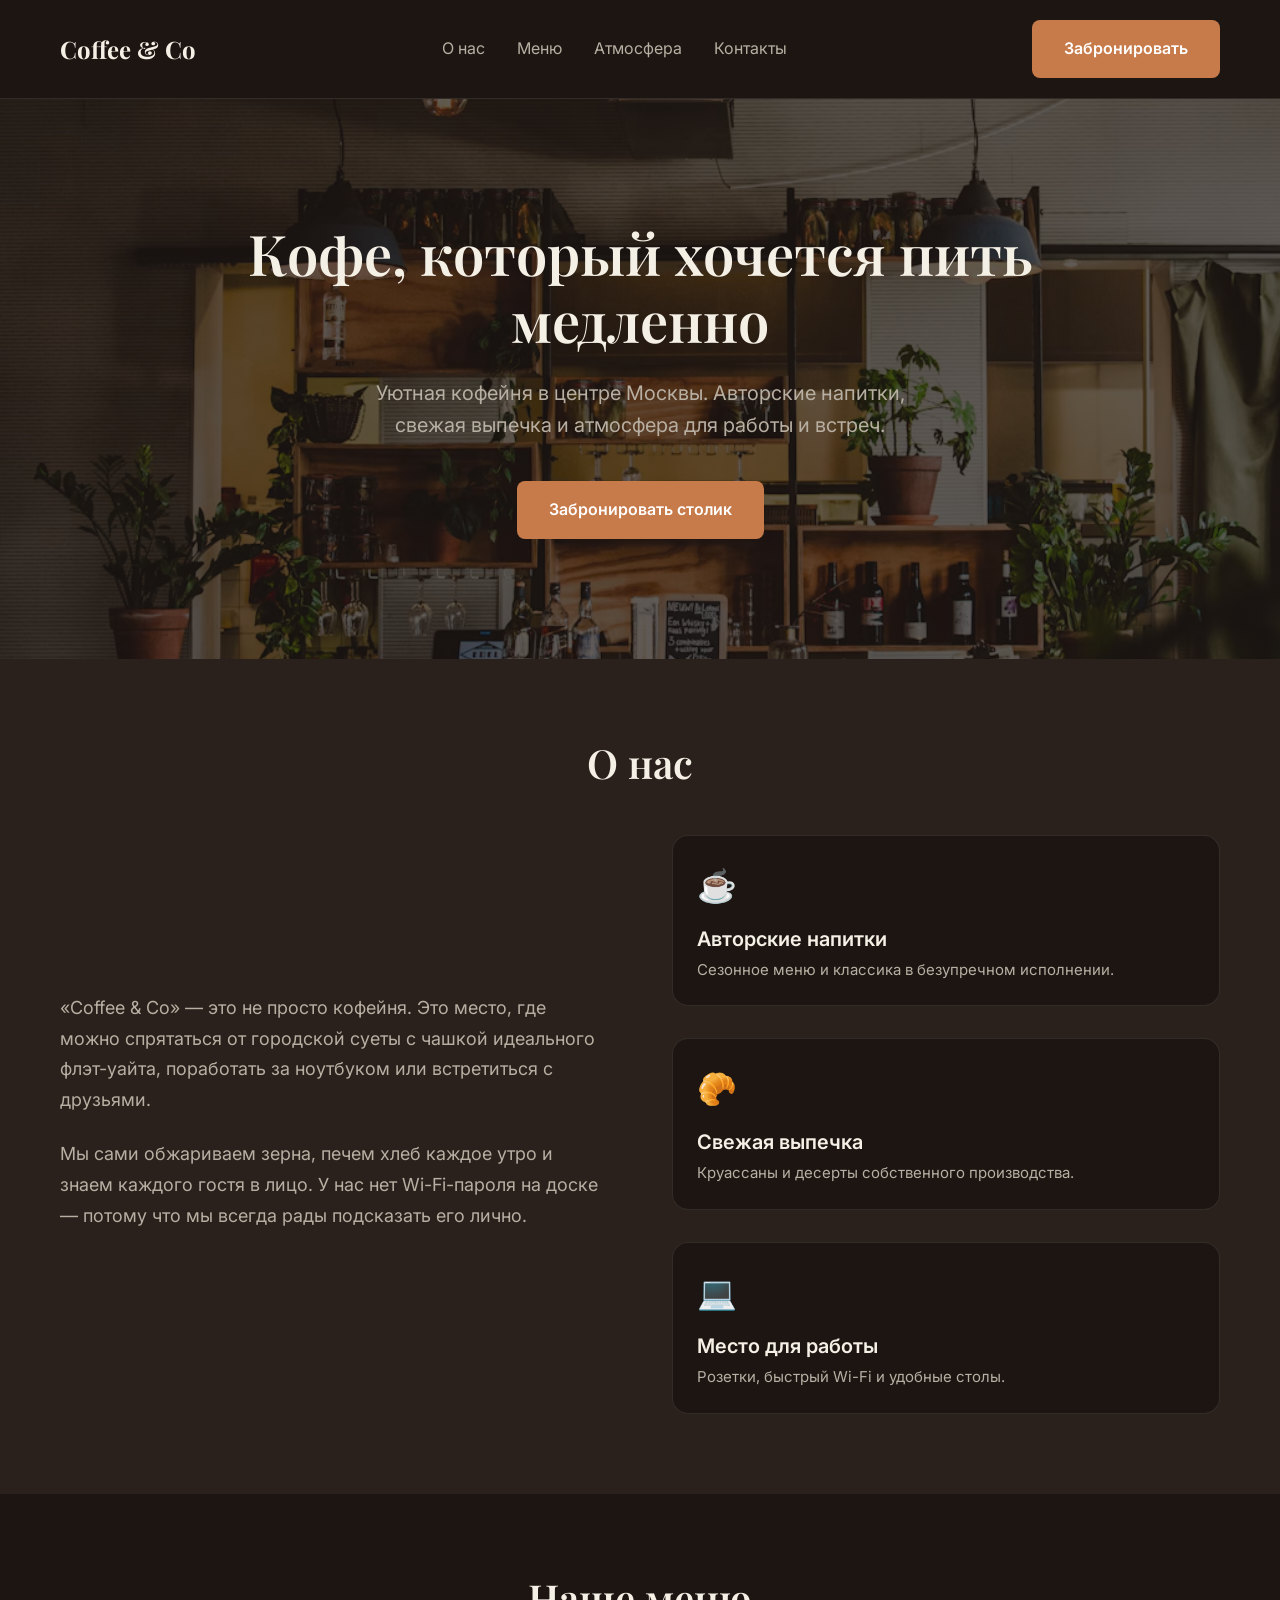
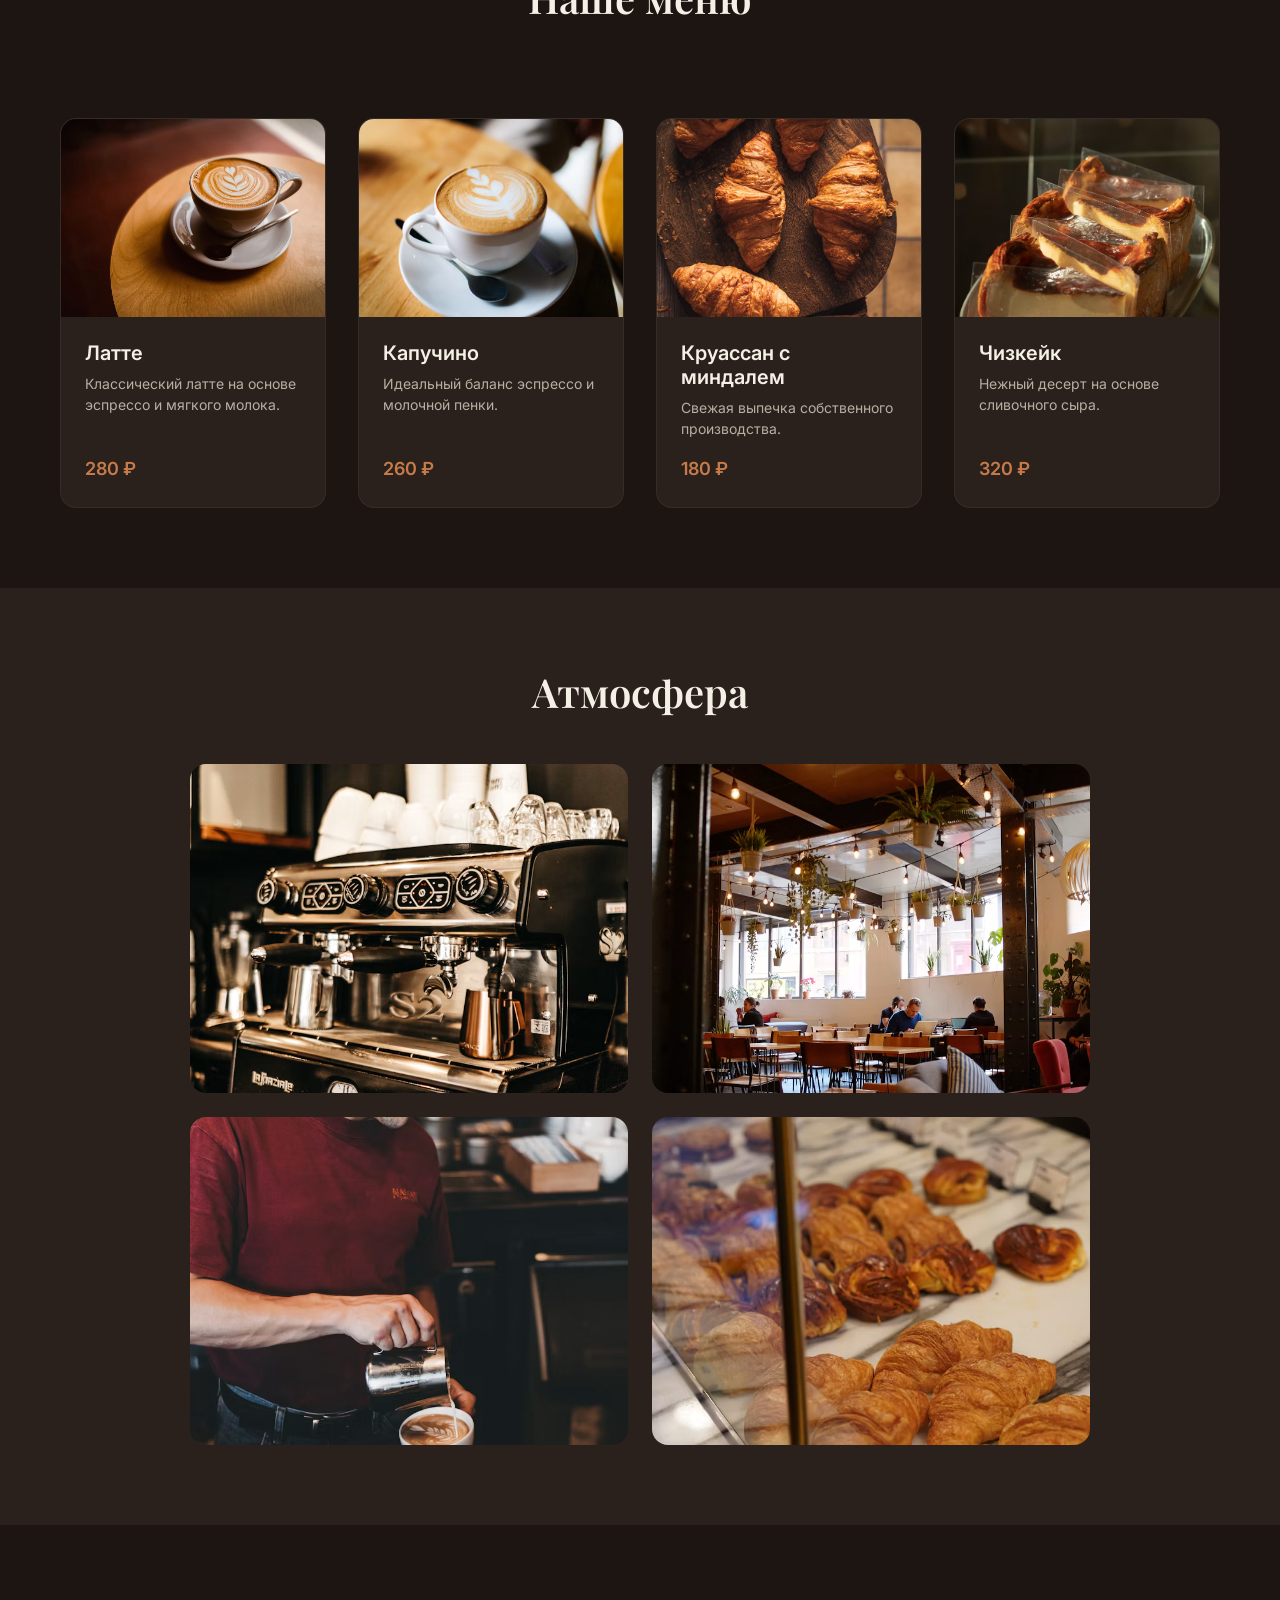
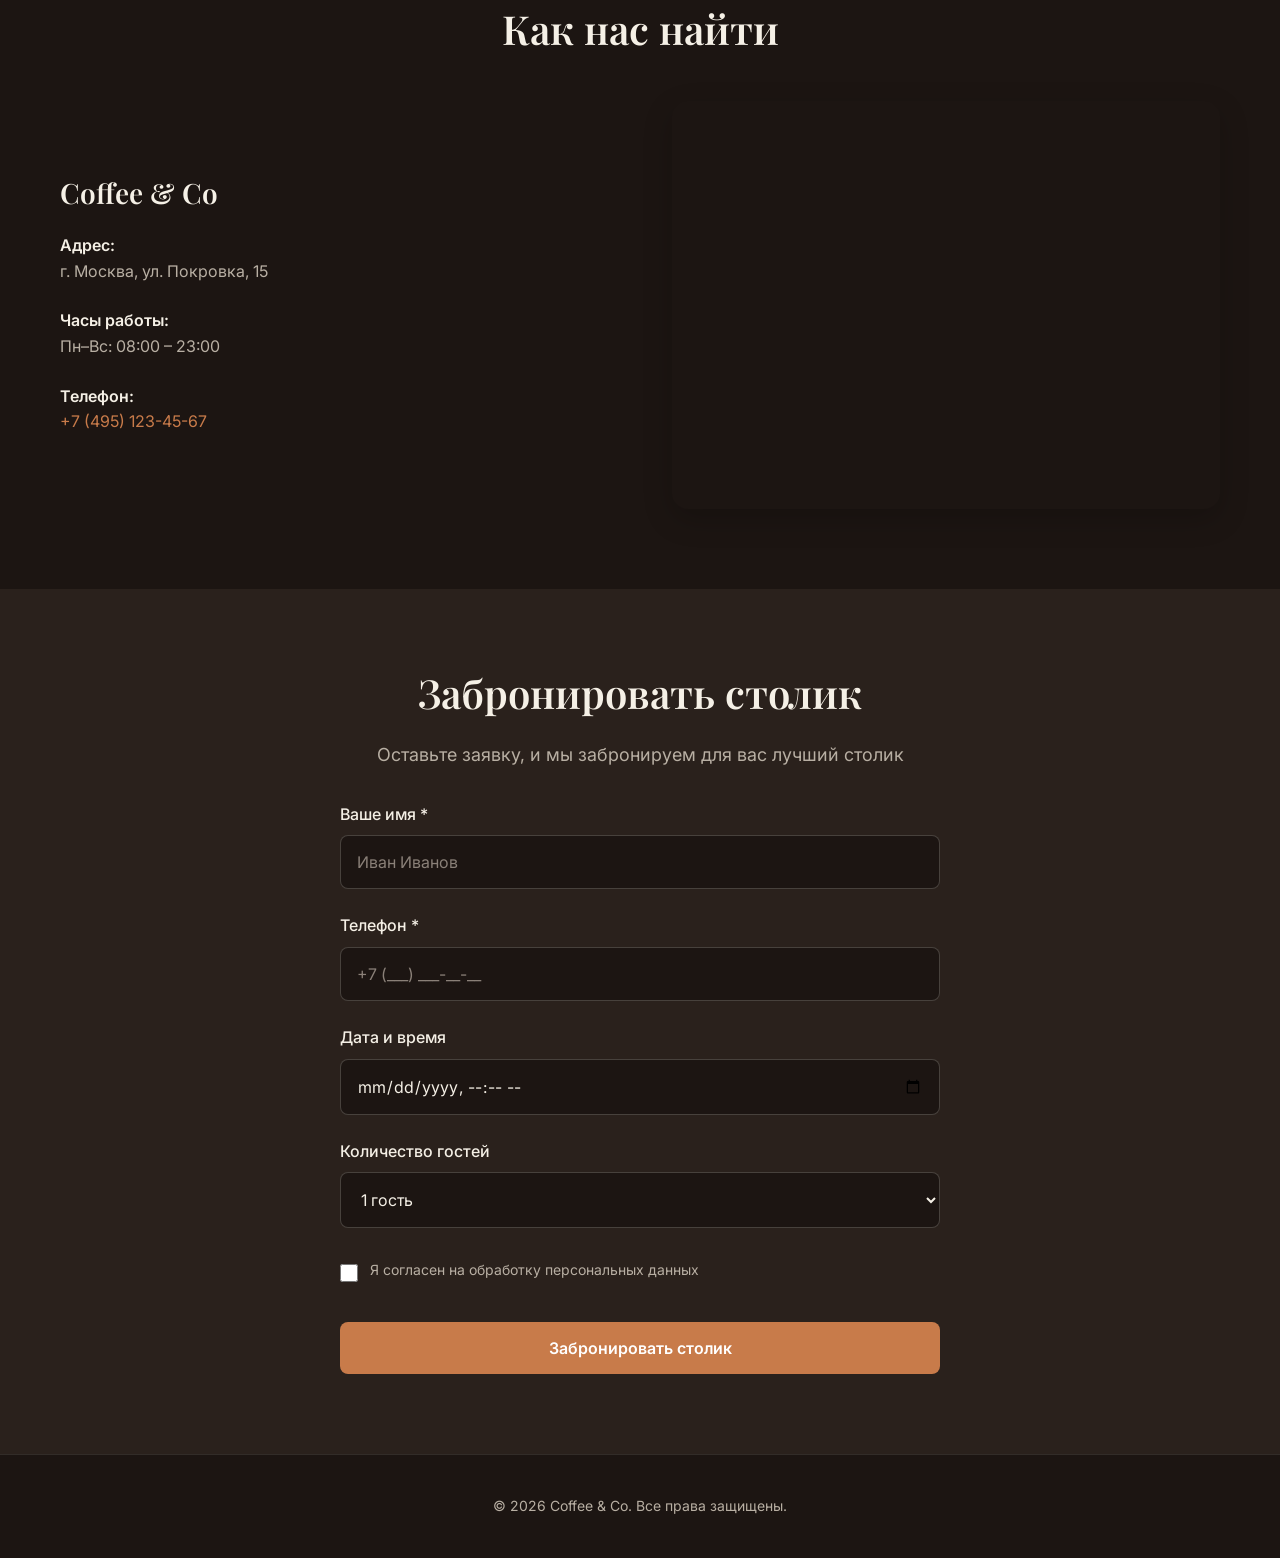
==== commit c9c6f5c4: "Добавлена секция бронирования столика с формой" ====
--- a/index.html
+++ b/index.html
@@ -179,7 +179,40 @@
         <section class="booking" id="booking">
             <div class="container">
                 <h2 class="section-title">Забронировать столик</h2>
-                <!-- Здесь будет форма -->
+                <div class="booking__wrapper">
+                    <p class="booking__subtitle">Оставьте заявку, и мы забронируем для вас лучший столик</p>
+                    <form class="booking__form" action="https://formspree.io/f/xppdkgwp" method="POST">
+                        <div class="form-group">
+                            <label for="name" class="form-label">Ваше имя *</label>
+                            <input type="text" id="name" name="name" class="form-input" placeholder="Иван Иванов" required>
+                        </div>
+                        <div class="form-group">
+                            <label for="phone" class="form-label">Телефон *</label>
+                            <input type="tel" id="phone" name="phone" class="form-input" placeholder="+7 (___) ___-__-__" required>
+                        </div>
+                        <div class="form-group">
+                            <label for="date" class="form-label">Дата и время</label>
+                            <input type="datetime-local" id="date" name="date" class="form-input">
+                        </div>
+                        <div class="form-group">
+                            <label for="guests" class="form-label">Количество гостей</label>
+                            <select id="guests" name="guests" class="form-input">
+                                <option value="1">1 гость</option>
+                                <option value="2">2 гостя</option>
+                                <option value="3">3 гостя</option>
+                                <option value="4">4 гостя</option>
+                                <option value="5+">5 и более</option>
+                            </select>
+                        </div>
+                        <div class="form-group form-group--checkbox">
+                            <input type="checkbox" id="consent" name="consent" required>
+                            <label for="consent" class="form-checkbox-label">
+                                Я согласен на обработку персональных данных
+                            </label>
+                        </div>
+                        <button type="submit" class="btn btn--primary booking__submit">Забронировать столик</button>
+                    </form>
+                </div>
             </div>
         </section>
 
--- a/css/style.css
+++ b/css/style.css
@@ -442,4 +442,75 @@
         grid-template-columns: 1fr;
         gap: 40px;
     }
-}+}
+
+/* ============================================
+   СЕКЦИЯ БРОНИРОВАНИЯ
+   ============================================ */
+.booking {
+    background-color: var(--color-bg-card);
+}
+.booking__wrapper {
+    max-width: 600px;
+    margin: 0 auto;
+}
+.booking__subtitle {
+    text-align: center;
+    color: var(--color-text-secondary);
+    font-size: 18px;
+    margin-bottom: 32px;
+    margin-top: -24px;
+}
+.booking__form {
+    display: flex;
+    flex-direction: column;
+    gap: 24px;
+}
+.form-group {
+    display: flex;
+    flex-direction: column;
+}
+.form-label {
+    font-size: 16px;
+    font-weight: 500;
+    margin-bottom: 8px;
+    color: var(--color-text-primary);
+}
+.form-input {
+    padding: 16px;
+    font-family: var(--font-body);
+    font-size: 16px;
+    color: var(--color-text-primary);
+    background-color: var(--color-bg);
+    border: 1px solid rgba(245, 240, 230, 0.2);
+    border-radius: 8px;
+    transition: border-color var(--transition);
+}
+.form-input:focus {
+    outline: none;
+    border-color: var(--color-brand);
+}
+.form-input::placeholder {
+    color: #8A8078;
+}
+.form-group--checkbox {
+    flex-direction: row;
+    align-items: flex-start;
+    gap: 12px;
+    margin-top: 8px;
+}
+.form-group--checkbox input[type="checkbox"] {
+    margin-top: 4px;
+    width: 18px;
+    height: 18px;
+    cursor: pointer;
+    accent-color: var(--color-brand);
+}
+.form-checkbox-label {
+    font-size: 14px;
+    color: var(--color-text-secondary);
+    line-height: 1.4;
+}
+.booking__submit {
+    margin-top: 16px;
+}
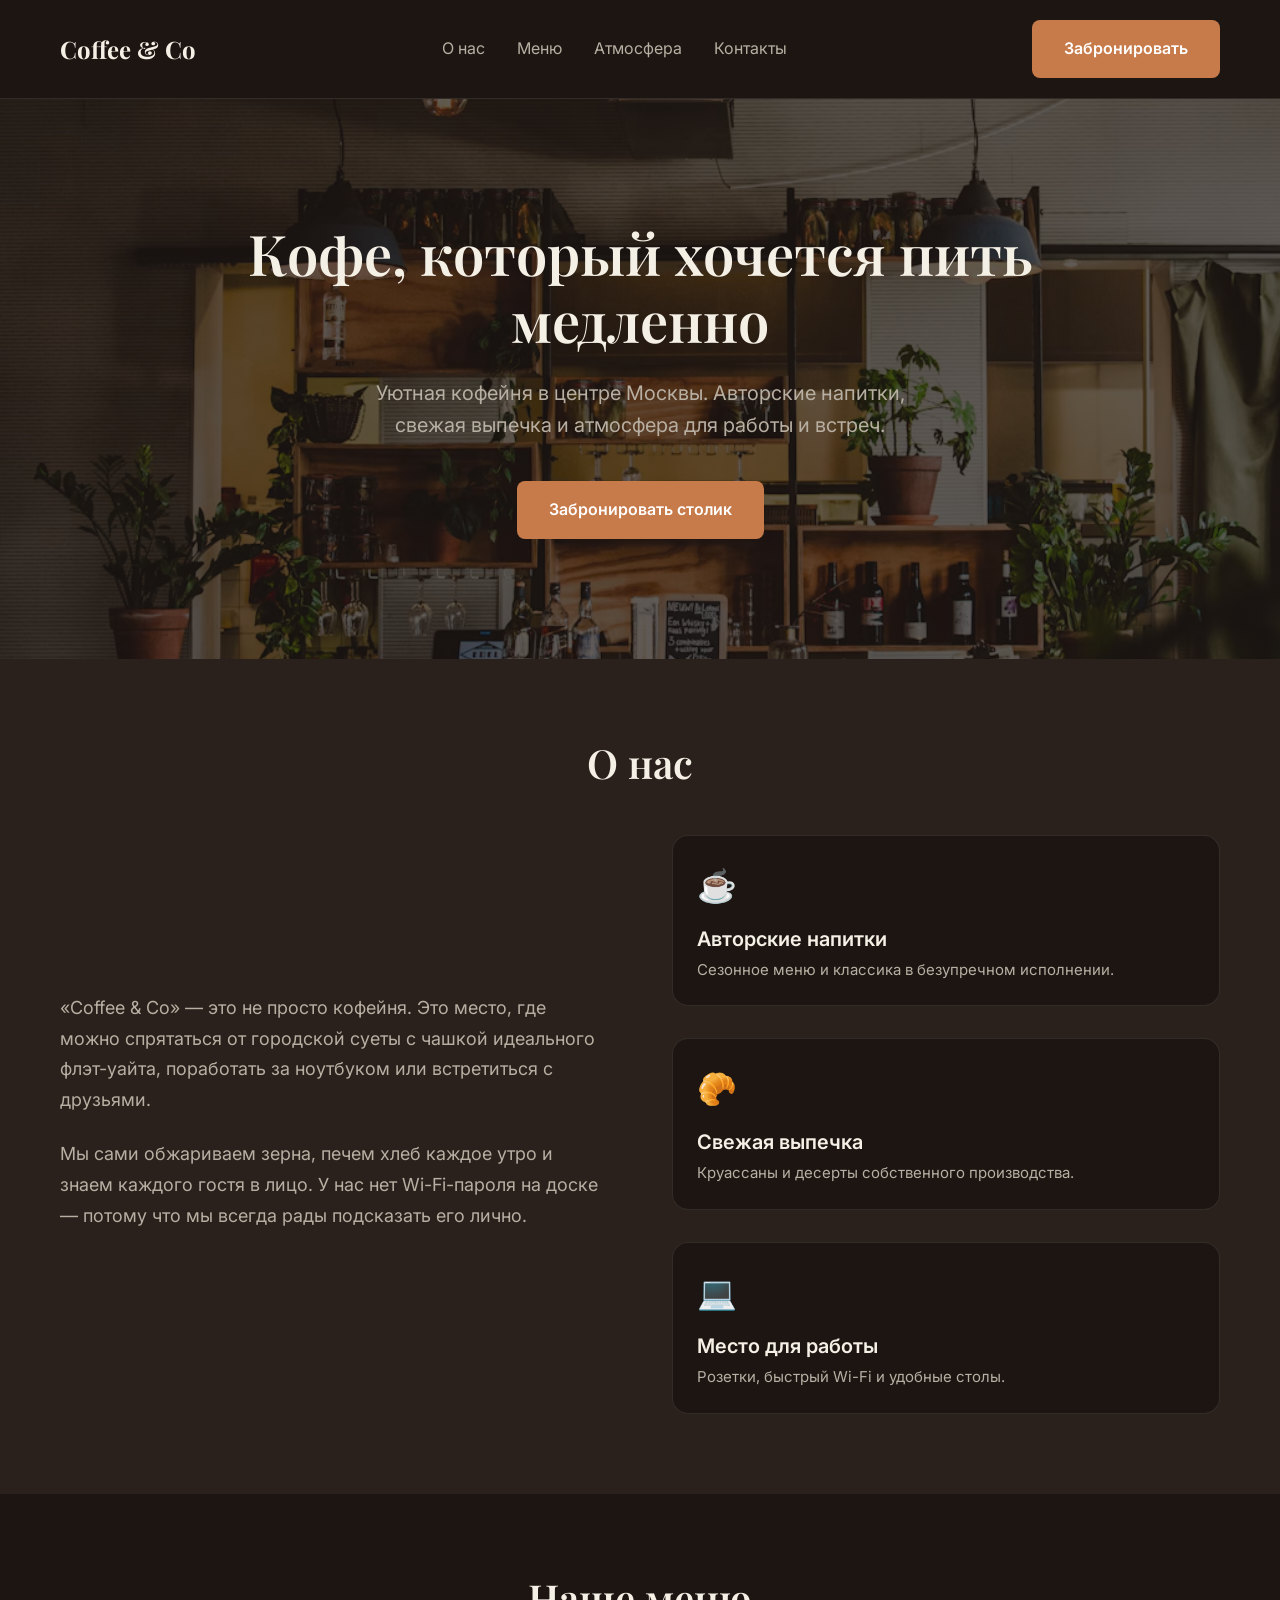
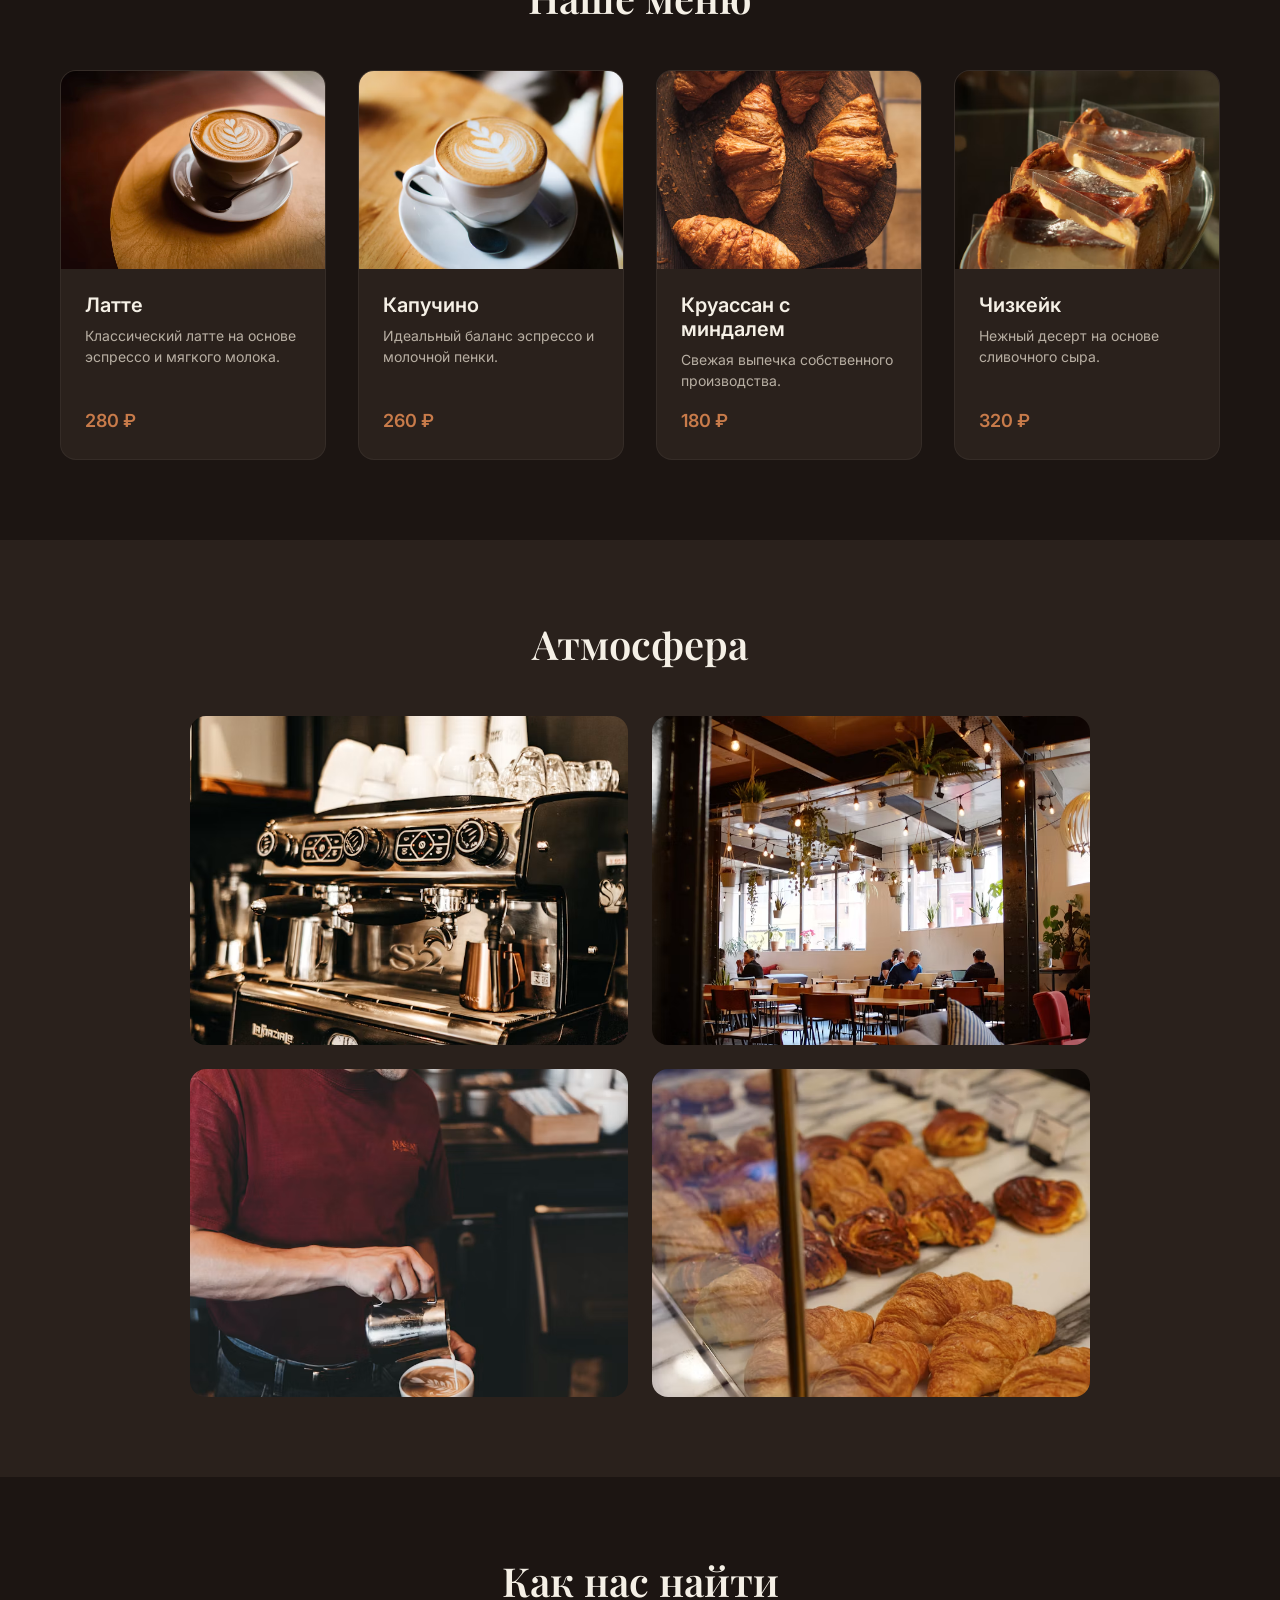
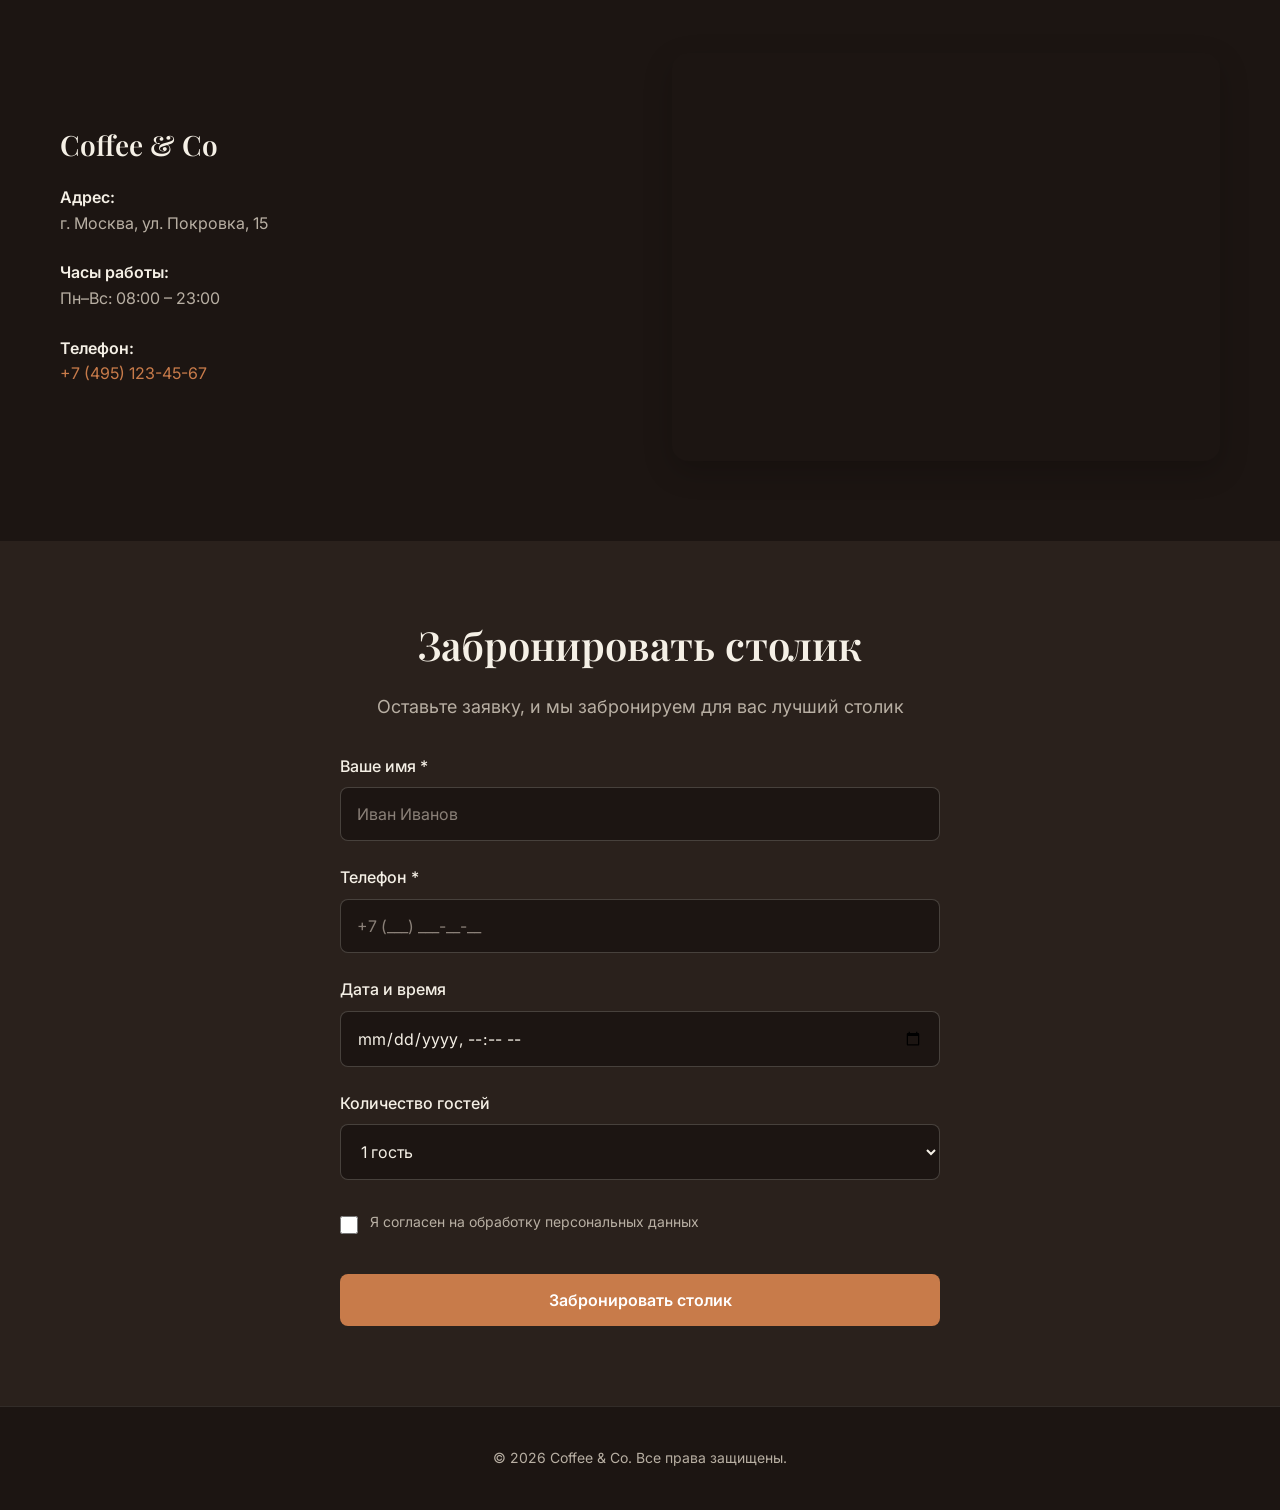
==== commit 9bac7d77: "Исправлен дубликат menu__grid и обновлены ссылки в Open Graph" ====
--- a/index.html
+++ b/index.html
@@ -4,7 +4,14 @@
     <meta charset="UTF-8">
     <meta name="viewport" content="width=device-width, initial-scale=1.0">
     <title>Coffee & Co — уютная кофейня в центре Москвы</title>
-    <meta name="description" content="Кофейня Coffee & Co — авторские напитки, свежая выпечка и атмосфера для работы и встреч. Забронируйте столик.">
+    <meta name="description" content="Авторские напитки, свежая выпечка и атмосфера для работы и встреч. Забронируйте столик в кофейне Coffee & Co.">
+
+    <!-- Open Graph -->
+    <meta property="og:type" content="website">
+    <meta property="og:title" content="Coffee & Co — уютная кофейня в центре Москвы">
+    <meta property="og:description" content="Авторские напитки, свежая выпечка и атмосфера для работы и встреч. Забронируйте столик в кофейне Coffee & Co.">
+    <meta property="og:image" content="https://example.com/images/hero-bg.jpg">
+    <meta property="og:url" content="https://example.com/">
 
     <!-- Шрифты -->
     <link rel="preconnect" href="https://fonts.googleapis.com">
@@ -82,7 +89,6 @@
             <div class="container">
                 <h2 class="section-title">Наше меню</h2>
                 <div class="menu__grid">
-                    <div class="menu__grid">
     <!-- Карточка 1 -->
     <div class="menu-card">
         <div class="menu-card__image-wrapper">
